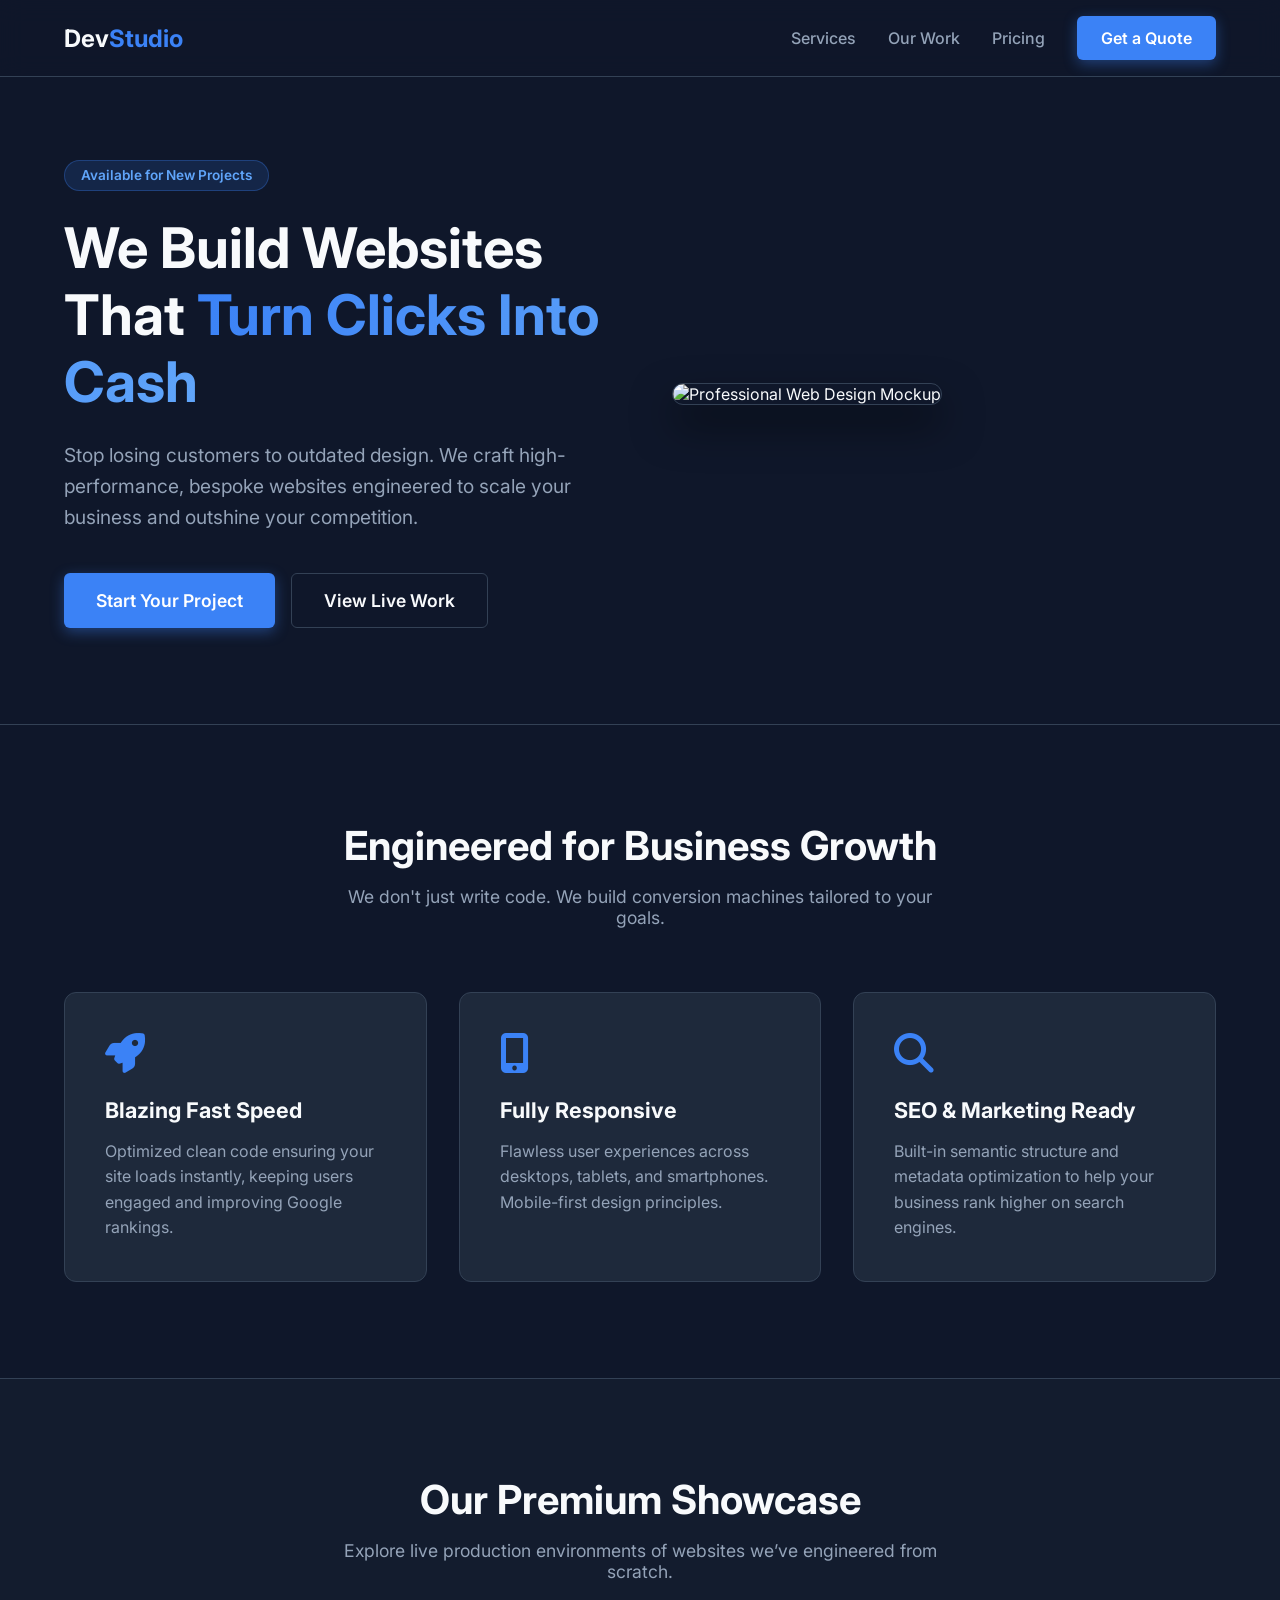
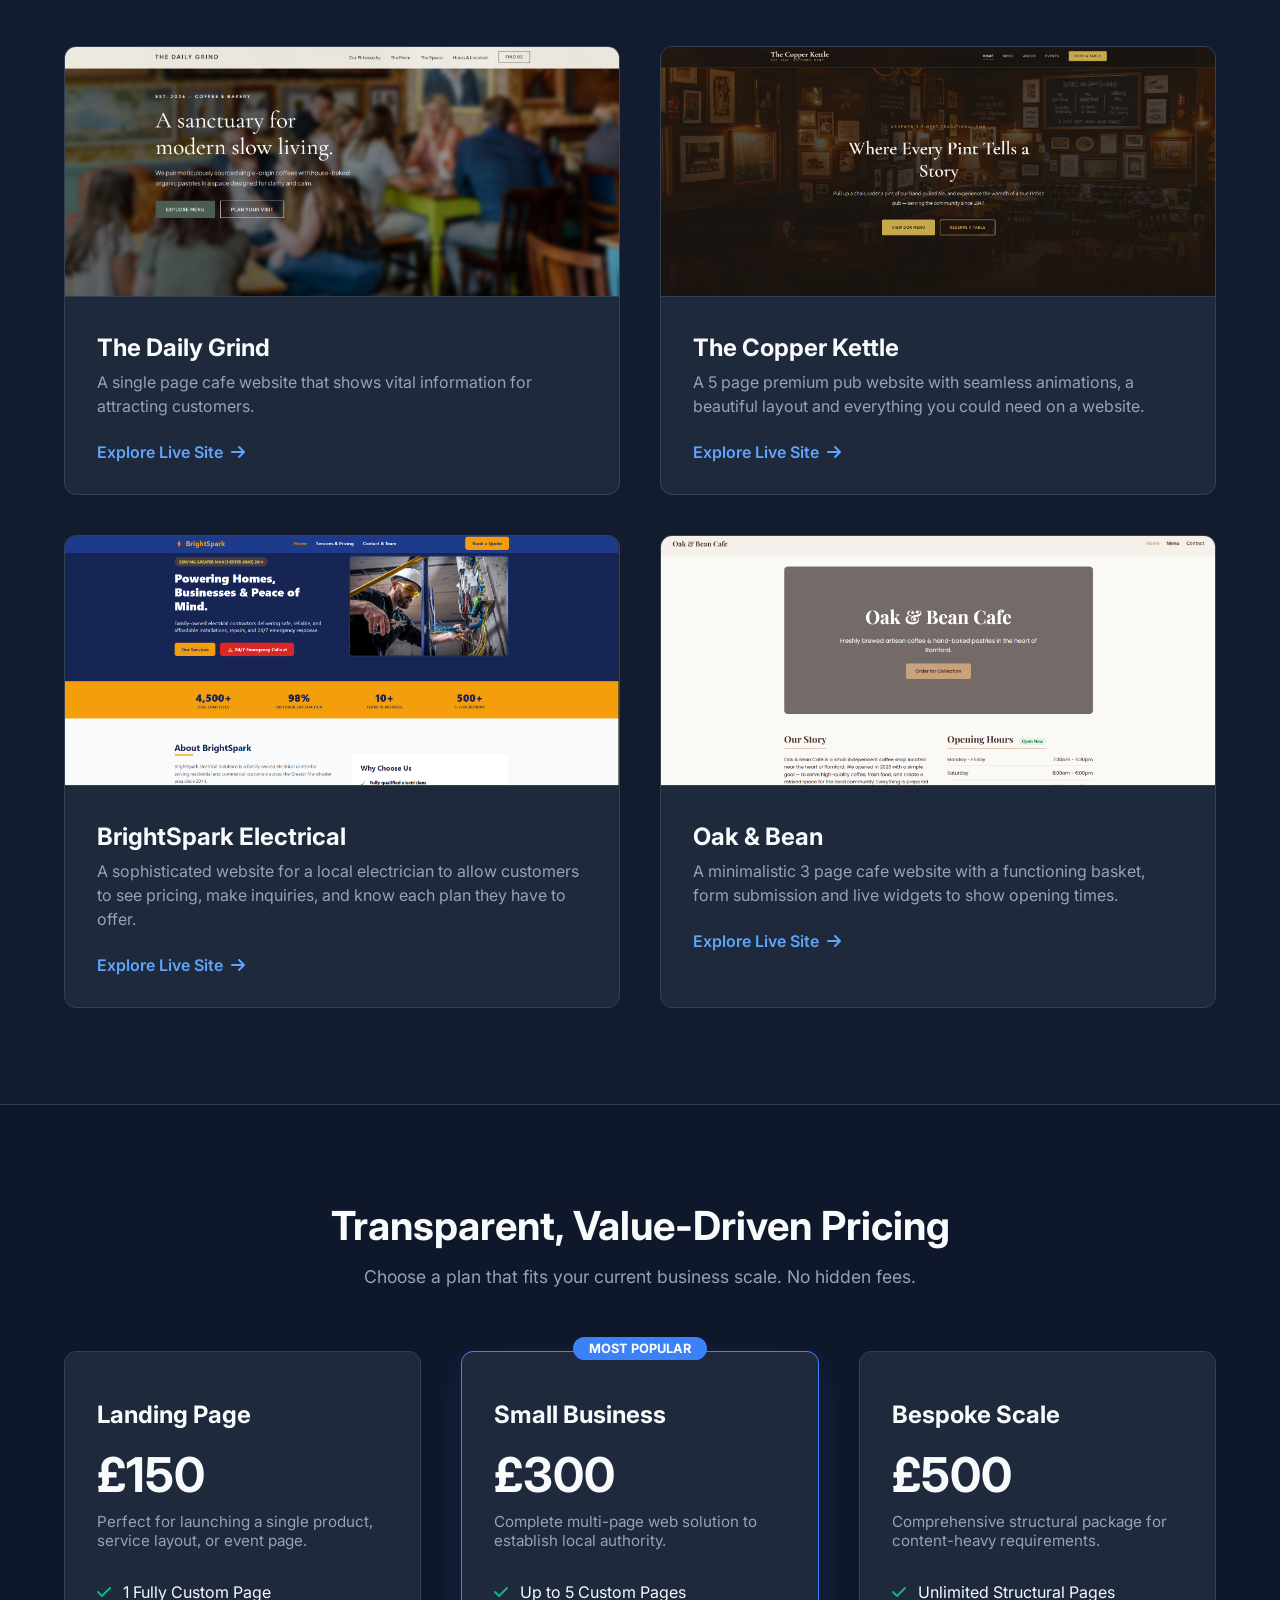
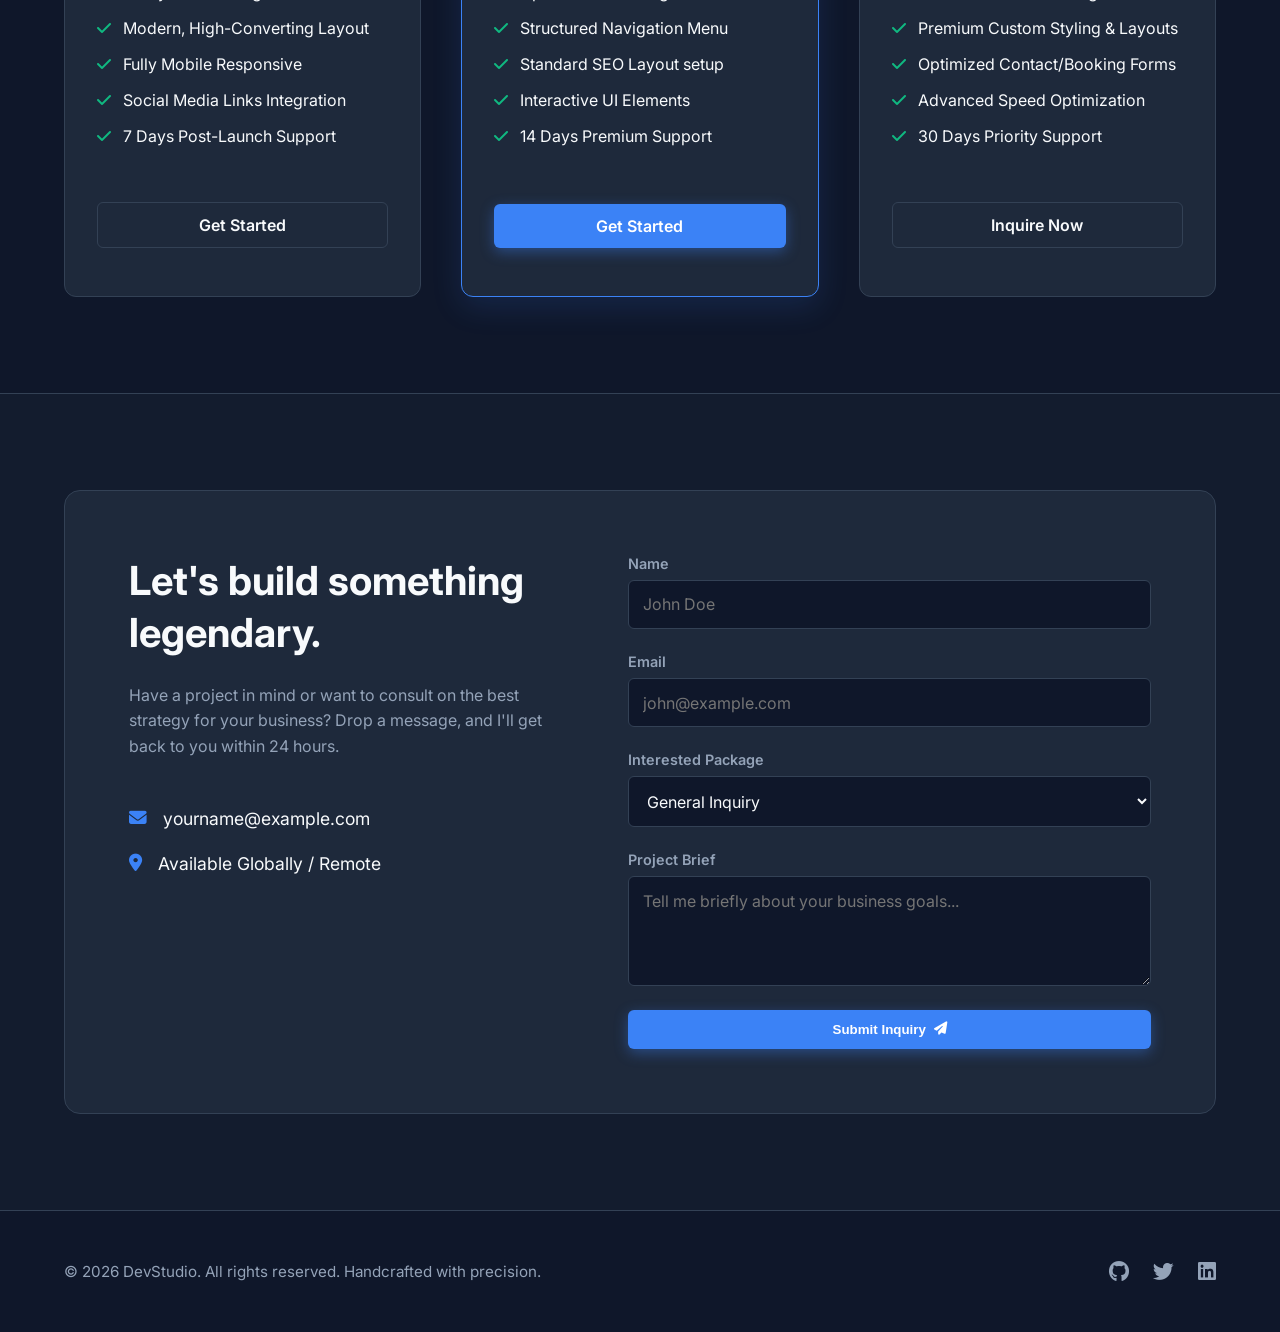
==== index.html @ 1fc316bd "Fix HTML encoding issues in index.html" ====
<!DOCTYPE html>
<html lang="en">
<head>
    <meta charset="UTF-8">
    <meta name="viewport" content="width=device-width, initial-scale=1.0">
    <title>Premium Web Design & Development | Josh Lake</title>
    <meta name="description" content="High-performance, custom-built websites designed to convert visitors into customers. Elevate your digital presence today.">
    <link rel="preconnect" href="https://fonts.googleapis.com">
    <link rel="preconnect" href="https://fonts.gstatic.com" crossorigin>
    <link href="https://fonts.googleapis.com/css2?family=Inter:wght@300;400;600;700&display=swap" rel="stylesheet">
    <link rel="stylesheet" href="https://cdnjs.cloudflare.com/ajax/libs/font-awesome/6.4.0/css/all.min.css">
    <link rel="stylesheet" href="style.css">
</head>
<body>

    <header class="navbar">
        <div class="container nav-container">
            <a href="#" class="logo">Dev<span>Studio</span></a>
            <nav class="nav-menu">
                <a href="#services">Services</a>
                <a href="#work">Our Work</a>
                <a href="#pricing">Pricing</a>
                <a href="#contact" class="btn btn-primary">Get a Quote</a>
            </nav>
            <button class="menu-toggle" aria-label="Toggle Menu">
                <i class="fas fa-bars"></i>
            </button>
        </div>
    </header>

    <main>
        <section class="hero">
            <div class="container hero-grid">
                <div class="hero-content">
                    <span class="badge">Available for New Projects</span>
                    <h1>We Build Websites That <span>Turn Clicks Into Cash</span></h1>
                    <p>Stop losing customers to outdated design. We craft high-performance, bespoke websites engineered to scale your business and outshine your competition.</p>
                    <div class="hero-cta">
                        <a href="#contact" class="btn btn-primary btn-large">Start Your Project</a>
                        <a href="#work" class="btn btn-secondary btn-large">View Live Work</a>
                    </div>
                </div>
                <div class="hero-image">
                    <img src="https://placehold.co/600x400?text=Premium+SaaS+Dashboard+Mockup" alt="Professional Web Design Mockup">
                </div>
            </div>
        </section>

        <section id="services" class="services">
            <div class="container">
                <div class="section-header">
                    <h2>Engineered for Business Growth</h2>
                    <p>We don't just write code. We build conversion machines tailored to your goals.</p>
                </div>
                <div class="services-grid">
                    <div class="service-card">
                        <i class="fas fa-rocket service-icon"></i>
                        <h3>Blazing Fast Speed</h3>
                        <p>Optimized clean code ensuring your site loads instantly, keeping users engaged and improving Google rankings.</p>
                    </div>
                    <div class="service-card">
                        <i class="fas fa-mobile-alt service-icon"></i>
                        <h3>Fully Responsive</h3>
                        <p>Flawless user experiences across desktops, tablets, and smartphones. Mobile-first design principles.</p>
                    </div>
                    <div class="service-card">
                        <i class="fas fa-search service-icon"></i>
                        <h3>SEO & Marketing Ready</h3>
                        <p>Built-in semantic structure and metadata optimization to help your business rank higher on search engines.</p>
                    </div>
                </div>
            </div>
        </section>

        <section id="work" class="portfolio">
            <div class="container">
                <div class="section-header">
                    <h2>Our Premium Showcase</h2>
                    <p>Explore live production environments of websites we’ve engineered from scratch.</p>
                </div>
                <div class="portfolio-grid">
                    <div class="portfolio-card">
                        <div class="portfolio-img">
                            <img src="./dailyGrind.png" alt="Cafe Website">
                        </div>
                        <div class="portfolio-info">
                            <h3>The Daily Grind</h3>
                            <p>A single page cafe website that shows vital information for attracting customers.</p>
                            <a href="./dailyGrind/index.html" target="_blank" class="project-link">Explore Live Site <i class="fas fa-arrow-right"></i></a>
                        </div>
                    </div>
                    <div class="portfolio-card">
                        <div class="portfolio-img">
                            <img src="./copperKettle.png" alt="Premium Pub Website">
                        </div>
                        <div class="portfolio-info">
                            <h3>The Copper Kettle</h3>
                            <p>A 5 page premium pub website with seamless animations, a beautiful layout and everything you could need on a website.</p>
                            <a href="./pub/index.html" target="_blank" class="project-link">Explore Live Site <i class="fas fa-arrow-right"></i></a>
                        </div>
                    </div>
                    <div class="portfolio-card">
                        <div class="portfolio-img">
                            <img src="./brightSpark.png" alt="Electrician Website">
                        </div>
                        <div class="portfolio-info">
                            <h3>BrightSpark Electrical</h3>
                            <p>A sophisticated website for a local electrician to allow customers to see pricing, make inquiries, and know each plan they have to offer.</p>
                            <a href="./brightspark/index.html" target="_blank" class="project-link">Explore Live Site <i class="fas fa-arrow-right"></i></a>
                        </div>
                    </div>
                    <div class="portfolio-card">
                        <div class="portfolio-img">
                            <img src="./oakBean.png" alt="Cafe Website">
                        </div>
                        <div class="portfolio-info">
                            <h3>Oak & Bean</h3>
                            <p>A minimalistic 3 page cafe website with a functioning basket, form submission and live widgets to show opening times.</p>
                            <a href="./Oak-and-Bean" target="_blank" class="project-link">Explore Live Site <i class="fas fa-arrow-right"></i></a>
                        </div>
                    </div>
                </div>
            </div>
        </section>

        <section id="pricing" class="pricing">
            <div class="container">
                <div class="section-header">
                    <h2>Transparent, Value-Driven Pricing</h2>
                    <p>Choose a plan that fits your current business scale. No hidden fees.</p>
                </div>
                <div class="pricing-grid">
                    <div class="price-card">
                        <h3>Landing Page</h3>
                        <div class="price">£150</div>
                        <p class="price-desc">Perfect for launching a single product, service layout, or event page.</p>
                        <ul class="price-features">
                            <li><i class="fas fa-check"></i> 1 Fully Custom Page</li>
                            <li><i class="fas fa-check"></i> Modern, High-Converting Layout</li>
                            <li><i class="fas fa-check"></i> Fully Mobile Responsive</li>
                            <li><i class="fas fa-check"></i> Social Media Links Integration</li>
                            <li><i class="fas fa-check"></i> 7 Days Post-Launch Support</li>
                        </ul>
                        <a href="#contact" class="btn btn-secondary select-plan" data-plan="Landing Page">Get Started</a>
                    </div>
                    <div class="price-card popular">
                        <span class="popular-tag">Most Popular</span>
                        <h3>Small Business</h3>
                        <div class="price">£300</div>
                        <p class="price-desc">Complete multi-page web solution to establish local authority.</p>
                        <ul class="price-features">
                            <li><i class="fas fa-check"></i> Up to 5 Custom Pages</li>
                            <li><i class="fas fa-check"></i> Structured Navigation Menu</li>
                            <li><i class="fas fa-check"></i> Standard SEO Layout setup</li>
                            <li><i class="fas fa-check"></i> Interactive UI Elements</li>
                            <li><i class="fas fa-check"></i> 14 Days Premium Support</li>
                        </ul>
                        <a href="#contact" class="btn btn-primary select-plan" data-plan="Small Business">Get Started</a>
                    </div>
                    <div class="price-card">
                        <h3>Bespoke Scale</h3>
                        <div class="price">£500</div>
                        <p class="price-desc">Comprehensive structural package for content-heavy requirements.</p>
                        <ul class="price-features">
                            <li><i class="fas fa-check"></i> Unlimited Structural Pages</li>
                            <li><i class="fas fa-check"></i> Premium Custom Styling & Layouts</li>
                            <li><i class="fas fa-check"></i> Optimized Contact/Booking Forms</li>
                            <li><i class="fas fa-check"></i> Advanced Speed Optimization</li>
                            <li><i class="fas fa-check"></i> 30 Days Priority Support</li>
                        </ul>
                        <a href="#contact" class="btn btn-secondary select-plan" data-plan="Bespoke Scale">Inquire Now</a>
                    </div>
                </div>
            </div>
        </section>

        <section id="contact" class="contact">
            <div class="container contact-box">
                <div class="contact-info">
                    <h2>Let's build something legendary.</h2>
                    <p>Have a project in mind or want to consult on the best strategy for your business? Drop a message, and I'll get back to you within 24 hours.</p>
                    <div class="contact-details">
                        <div class="detail-item"><i class="fas fa-envelope"></i> yourname@example.com</div>
                        <div class="detail-item"><i class="fas fa-map-marker-alt"></i> Available Globally / Remote</div>
                    </div>
                </div>
                <div class="contact-form-wrapper">
                    <form id="projectForm" class="contact-form">
                        <div class="form-group">
                            <label for="name">Name</label>
                            <input type="text" id="name" required placeholder="John Doe">
                        </div>
                        <div class="form-group">
                            <label for="email">Email</label>
                            <input type="email" id="email" required placeholder="john@example.com">
                        </div>
                        <div class="form-group">
                            <label for="package">Interested Package</label>
                            <select id="package">
                                <option value="general">General Inquiry</option>
                                <option value="Landing Page">Landing Page Plan — £150</option>
                                <option value="Small Business">Small Business Plan — £300</option>
                                <option value="Bespoke Scale">Bespoke Scale — £500</option>
                            </select>
                        </div>
                        <div class="form-group">
                            <label for="message">Project Brief</label>
                            <textarea id="message" rows="4" required placeholder="Tell me briefly about your business goals..."></textarea>
                        </div>
                        <button type="submit" class="btn btn-primary btn-block">Submit Inquiry <i class="fas fa-paper-plane"></i></button>
                    </form>
                </div>
            </div>
        </section>
    </main>

    <footer class="footer">
        <div class="container footer-content">
            <p>&copy; 2026 DevStudio. All rights reserved. Handcrafted with precision.</p>
            <div class="social-links">
                <a href="#" aria-label="GitHub"><i class="fab fa-github"></i></a>
                <a href="#" aria-label="Twitter"><i class="fab fa-twitter"></i></a>
                <a href="#" aria-label="LinkedIn"><i class="fab fa-linkedin"></i></a>
            </div>
        </div>
    </footer>

    <script src="app.js"></script>
</body>
</html>
---- style.css ----
/* --- Global Variables & Reset --- */
:root {
    --bg-dark: #0f172a;
    --bg-card: #1e293b;
    --accent-blue: #3b82f6;
    --accent-glow: #60a5fa;
    --text-main: #f8fafc;
    --text-muted: #94a3b8;
    --border-color: #334155;
    --transition: all 0.3s cubic-bezier(0.4, 0, 0.2, 1);
}

* {
    margin: 0;
    padding: 0;
    box-sizing: border-box;
}

html {
    scroll-behavior: smooth;
    font-family: 'Inter', sans-serif;
    background-color: var(--bg-dark);
    color: var(--text-main);
}

body {
    overflow-x: hidden;
}

.container {
    width: 90%;
    max-width: 1200px;
    margin: 0 auto;
}

/* --- Reusable Components --- */
.btn {
    display: inline-flex;
    align-items: center;
    justify-content: center;
    gap: 0.5rem;
    padding: 0.75rem 1.5rem;
    font-weight: 600;
    border-radius: 6px;
    border: none;
    cursor: pointer;
    text-decoration: none;
    transition: var(--transition);
}

.btn-primary {
    background-color: var(--accent-blue);
    color: white;
    box-shadow: 0 4px 14px rgba(59, 130, 246, 0.4);
}

.btn-primary:hover {
    background-color: var(--accent-glow);
    transform: translateY(-2px);
}

.btn-secondary {
    background-color: transparent;
    color: var(--text-main);
    border: 1px solid var(--border-color);
}

.btn-secondary:hover {
    background-color: var(--border-color);
    transform: translateY(-2px);
}

.btn-large {
    padding: 1rem 2rem;
    font-size: 1.1rem;
}

.btn-block {
    width: 100%;
}

.badge {
    background: rgba(59, 130, 246, 0.15);
    color: var(--accent-glow);
    border: 1px solid rgba(59, 130, 246, 0.3);
    padding: 0.4rem 1rem;
    border-radius: 50px;
    font-size: 0.85rem;
    font-weight: 600;
    display: inline-block;
    margin-bottom: 1.5rem;
}

.section-header {
    text-align: center;
    margin-bottom: 4rem;
}

.section-header h2 {
    font-size: 2.5rem;
    margin-bottom: 1rem;
}

.section-header p {
    color: var(--text-muted);
    font-size: 1.1rem;
    max-width: 600px;
    margin: 0 auto;
}

/* --- Navbar --- */
.navbar {
    position: fixed;
    top: 0;
    left: 0;
    width: 100%;
    z-index: 1000;
    background: rgba(15, 23, 42, 0.8);
    backdrop-filter: blur(12px);
    border-bottom: 1px solid var(--border-color);
    padding: 1rem 0;
    transition: var(--transition);
}

.nav-container {
    display: flex;
    justify-content: space-between;
    align-items: center;
}

.logo {
    font-size: 1.5rem;
    font-weight: 700;
    color: var(--text-main);
    text-decoration: none;
}

.logo span {
    color: var(--accent-blue);
}

.nav-menu {
    display: flex;
    align-items: center;
    gap: 2rem;
}

.nav-menu a:not(.btn) {
    color: var(--text-muted);
    text-decoration: none;
    font-weight: 500;
    transition: var(--transition);
}

.nav-menu a:not(.btn):hover {
    color: var(--text-main);
}

.menu-toggle {
    display: none;
    background: none;
    border: none;
    color: var(--text-main);
    font-size: 1.5rem;
    cursor: pointer;
}

/* --- Hero Section --- */
.hero {
    padding: 10rem 0 6rem 0;
}

.hero-grid {
    display: grid;
    grid-template-columns: 1fr 1fr;
    gap: 4rem;
    align-items: center;
}

.hero-content h1 {
    font-size: 3.5rem;
    line-height: 1.2;
    margin-bottom: 1.5rem;
}

.hero-content h1 span {
    color: var(--accent-blue);
    background: linear-gradient(to right, #3b82f6, #60a5fa);
    -webkit-background-clip: text;
    -webkit-text-fill-color: transparent;
}

.hero-content p {
    color: var(--text-muted);
    font-size: 1.2rem;
    line-height: 1.6;
    margin-bottom: 2.5rem;
}

.hero-cta {
    display: flex;
    gap: 1rem;
}

.hero-image img {
    width: 100%;
    border-radius: 12px;
    box-shadow: 0 20px 40px rgba(0,0,0,0.5);
    border: 1px solid var(--border-color);
}

/* --- Services --- */
.services {
    padding: 6rem 0;
    border-top: 1px solid var(--border-color);
}

.services-grid {
    display: grid;
    grid-template-columns: repeat(auto-fit, minmax(300px, 1fr));
    gap: 2rem;
}

.service-card {
    background: var(--bg-card);
    padding: 2.5rem;
    border-radius: 12px;
    border: 1px solid var(--border-color);
    transition: var(--transition);
}

.service-card:hover {
    transform: translateY(-5px);
    border-color: var(--accent-blue);
}

.service-icon {
    font-size: 2.5rem;
    color: var(--accent-blue);
    margin-bottom: 1.5rem;
}

.service-card h3 {
    margin-bottom: 1rem;
    font-size: 1.35rem;
}

.service-card p {
    color: var(--text-muted);
    line-height: 1.6;
}

/* --- Portfolio --- */
.portfolio {
    padding: 6rem 0;
    background: rgba(30, 41, 59, 0.3);
    border-top: 1px solid var(--border-color);
}

.portfolio-grid {
    display: grid;
    grid-template-columns: repeat(auto-fit, minmax(450px, 1fr));
    gap: 2.5rem;
}

.portfolio-card {
    background: var(--bg-card);
    border-radius: 12px;
    overflow: hidden;
    border: 1px solid var(--border-color);
    transition: var(--transition);
}

.portfolio-card:hover {
    transform: translateY(-5px);
    box-shadow: 0 10px 30px rgba(0,0,0,0.3);
}

.portfolio-img img {
    width: 100%;
    height: 250px;
    object-fit: cover;
    border-bottom: 1px solid var(--border-color);
}

.portfolio-info {
    padding: 2rem;
}

.portfolio-info h3 {
    margin-bottom: 0.5rem;
    font-size: 1.5rem;
}

.portfolio-info p {
    color: var(--text-muted);
    margin-bottom: 1.5rem;
    line-height: 1.5;
}

.project-link {
    color: var(--accent-glow);
    text-decoration: none;
    font-weight: 600;
    display: inline-flex;
    align-items: center;
    gap: 0.5rem;
}

.project-link i {
    transition: var(--transition);
}

.portfolio-card:hover .project-link i {
    transform: translateX(5px);
}

/* --- Pricing --- */
.pricing {
    padding: 6rem 0;
    border-top: 1px solid var(--border-color);
}

.pricing-grid {
    display: grid;
    grid-template-columns: repeat(auto-fit, minmax(320px, 1fr));
    gap: 2.5rem;
    align-items: stretch;
}

.price-card {
    background: var(--bg-card);
    padding: 3rem 2rem;
    border-radius: 12px;
    border: 1px solid var(--border-color);
    position: relative;
    display: flex;
    flex-direction: column;
}

.price-card.popular {
    border-color: var(--accent-blue);
    box-shadow: 0 10px 30px rgba(59, 130, 246, 0.15);
}

.popular-tag {
    position: absolute;
    top: -15px;
    left: 50%;
    transform: translateX(-50%);
    background: var(--accent-blue);
    color: white;
    padding: 0.25rem 1rem;
    border-radius: 50px;
    font-size: 0.8rem;
    font-weight: 700;
    text-transform: uppercase;
}

.price-card h3 {
    font-size: 1.5rem;
    margin-bottom: 1rem;
}

.price {
    font-size: 3rem;
    font-weight: 700;
    color: var(--text-main);
    margin-bottom: 0.5rem;
}

.price-desc {
    color: var(--text-muted);
    margin-bottom: 2rem;
    font-size: 0.95rem;
}

.price-features {
    list-style: none;
    margin-bottom: 2.5rem;
    flex-grow: 1;
}

.price-features li {
    margin-bottom: 1rem;
    display: flex;
    align-items: center;
    gap: 0.75rem;
    color: var(--text-main);
}

.price-features li i {
    color: #10b981;
}

/* --- Contact Section --- */
.contact {
    padding: 6rem 0;
    background: rgba(30, 41, 59, 0.3);
    border-top: 1px solid var(--border-color);
}

.contact-box {
    display: grid;
    grid-template-columns: 1fr 1.2fr;
    gap: 4rem;
    background: var(--bg-card);
    border-radius: 16px;
    border: 1px solid var(--border-color);
    overflow: hidden;
    padding: 4rem;
}

.contact-info h2 {
    font-size: 2.5rem;
    line-height: 1.3;
    margin-bottom: 1.5rem;
}

.contact-info p {
    color: var(--text-muted);
    line-height: 1.6;
    margin-bottom: 3rem;
}

.contact-details {
    display: flex;
    flex-direction: column;
    gap: 1.5rem;
}

.detail-item {
    display: flex;
    align-items: center;
    gap: 1rem;
    font-size: 1.1rem;
}

.detail-item i {
    color: var(--accent-blue);
}

.contact-form {
    display: flex;
    flex-direction: column;
    gap: 1.5rem;
}

.form-group {
    display: flex;
    flex-direction: column;
    gap: 0.5rem;
}

.form-group label {
    font-size: 0.9rem;
    font-weight: 600;
    color: var(--text-muted);
}

.form-group input,
.form-group select,
.form-group textarea {
    background: var(--bg-dark);
    border: 1px solid var(--border-color);
    padding: 0.85rem;
    border-radius: 6px;
    color: var(--text-main);
    font-family: inherit;
    font-size: 1rem;
    transition: var(--transition);
}

.form-group input:focus,
.form-group select:focus,
.form-group textarea:focus {
    outline: none;
    border-color: var(--accent-blue);
    box-shadow: 0 0 0 3px rgba(59, 130, 246, 0.2);
}

/* --- Footer --- */
.footer {
    padding: 3rem 0;
    border-top: 1px solid var(--border-color);
    font-size: 0.95rem;
    color: var(--text-muted);
}

.footer-content {
    display: flex;
    justify-content: space-between;
    align-items: center;
}

.social-links {
    display: flex;
    gap: 1.5rem;
}

.social-links a {
    color: var(--text-muted);
    font-size: 1.3rem;
    transition: var(--transition);
}

.social-links a:hover {
    color: var(--text-main);
}

/* --- Responsive Adjustments --- */
@media (max-width: 968px) {
    .hero-grid, .contact-box {
        grid-template-columns: 1fr;
        gap: 3rem;
    }
    .contact-box {
        padding: 2rem;
    }
    .portfolio-grid {
        grid-template-columns: 1fr;
    }
    .menu-toggle {
        display: block;
    }
    .nav-menu {
        display: none; /* Controlled via JS toggles */
        position: absolute;
        top: 100%;
        left: 0;
        width: 100%;
        background: var(--bg-card);
        flex-direction: column;
        padding: 2rem;
        border-bottom: 1px solid var(--border-color);
    }
    .nav-menu.active {
        display: flex;
    }
}
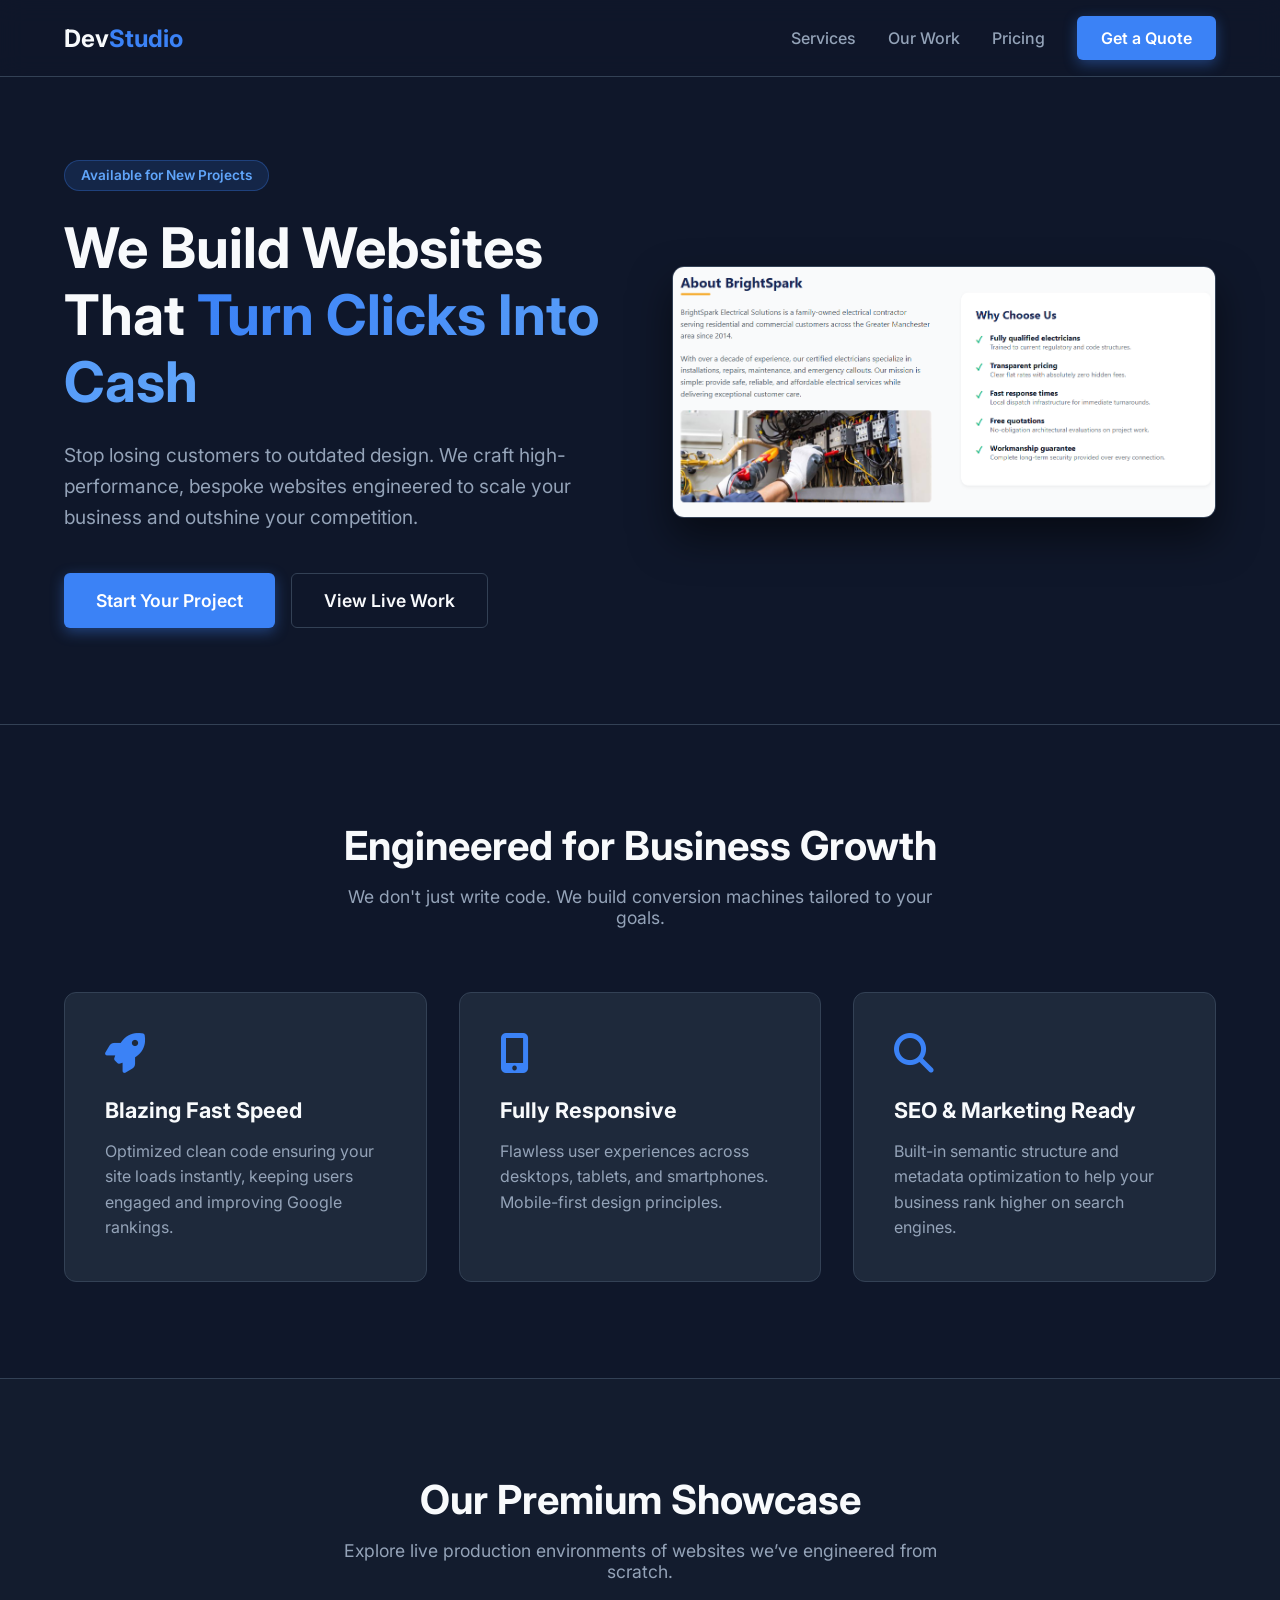
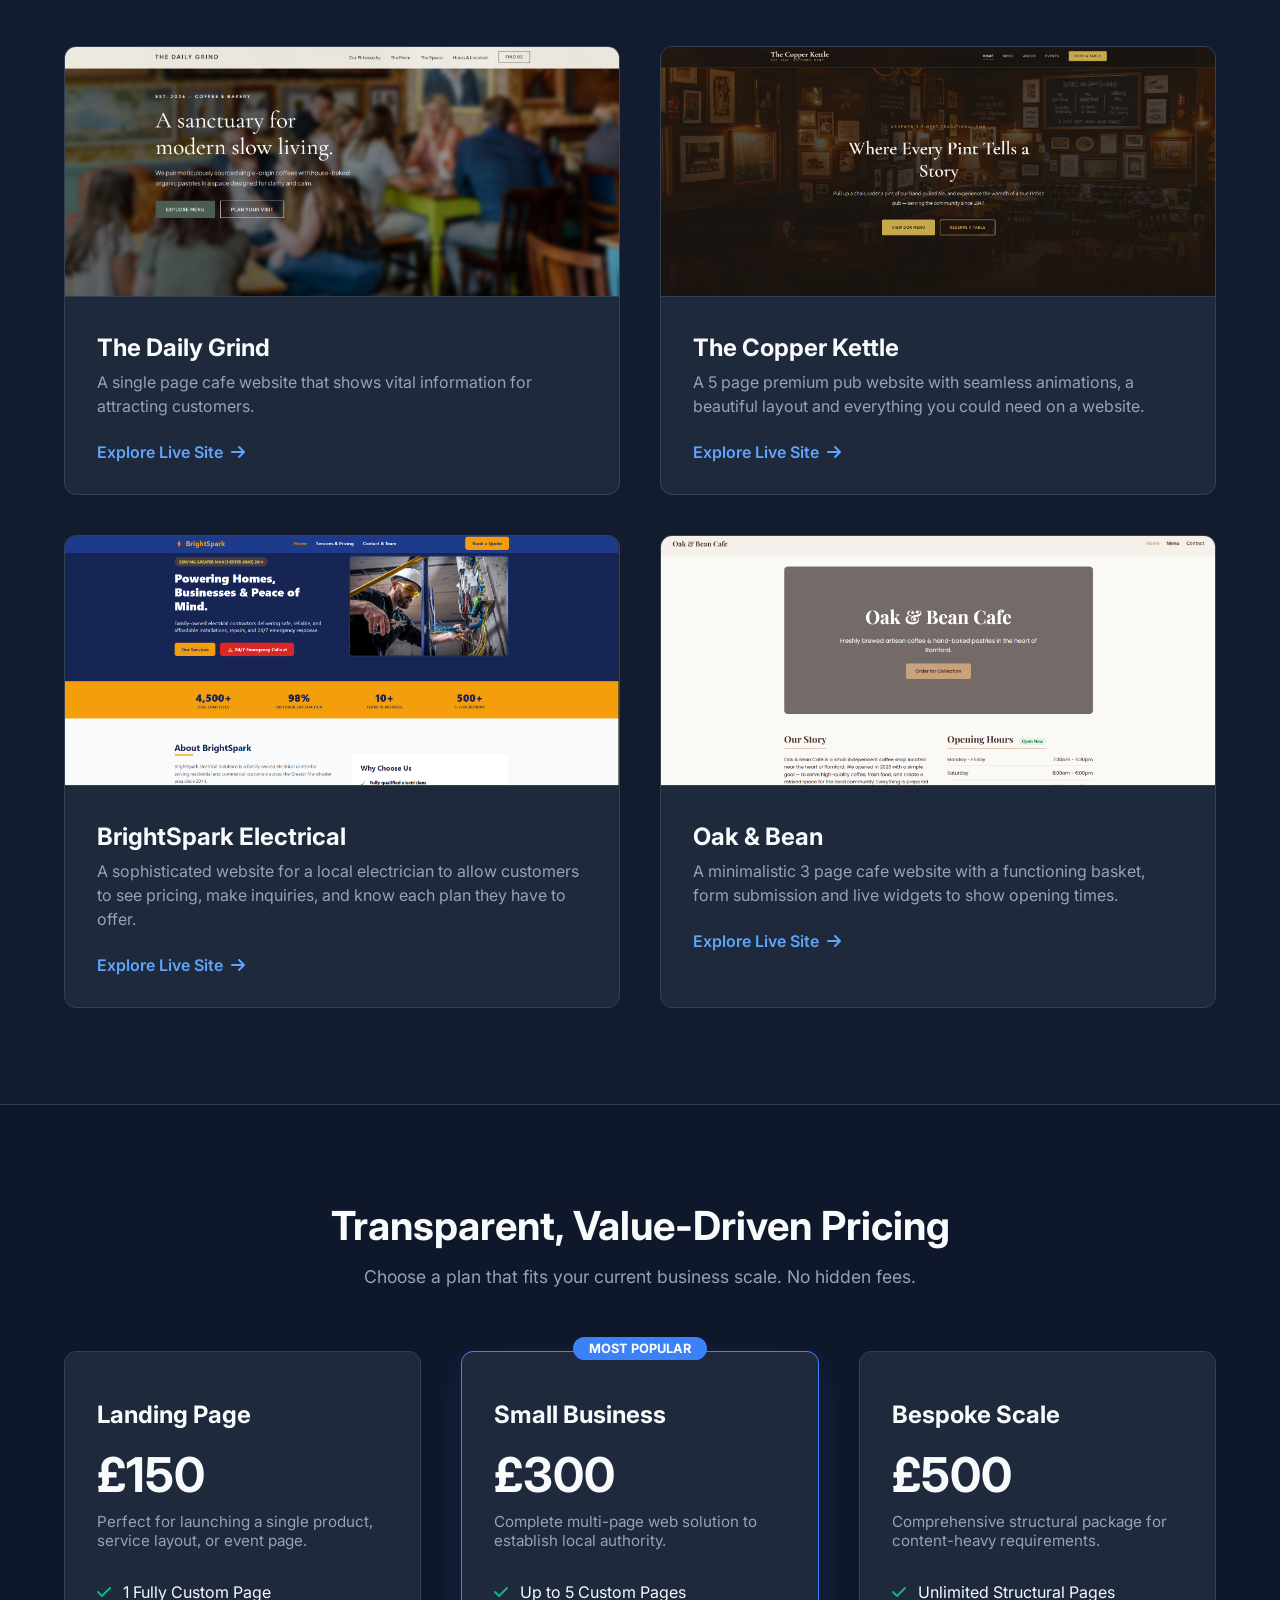
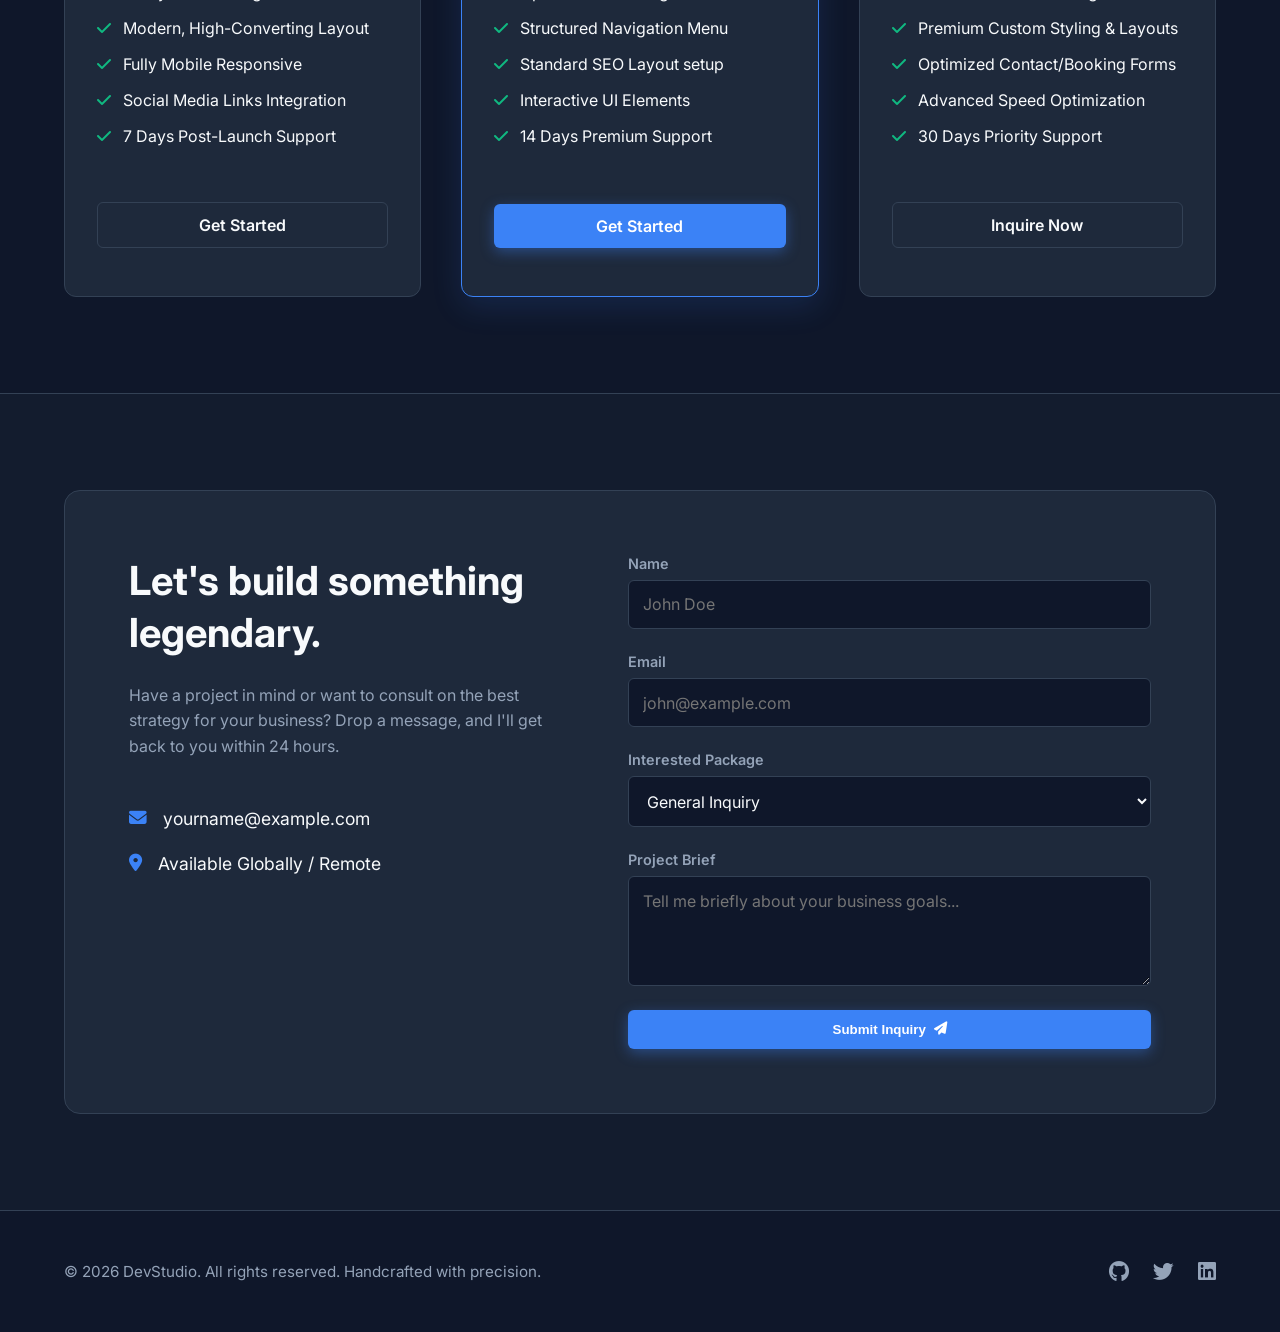
==== commit 632d174a: "Fix HTML formatting and restore content" ====
--- a/index.html
+++ b/index.html
@@ -41,7 +41,7 @@
                     </div>
                 </div>
                 <div class="hero-image">
-                    <img src="https://placehold.co/600x400?text=Premium+SaaS+Dashboard+Mockup" alt="Professional Web Design Mockup">
+                    <img src="./website.png" alt="Professional Web Design Mockup">
                 </div>
             </div>
         </section>
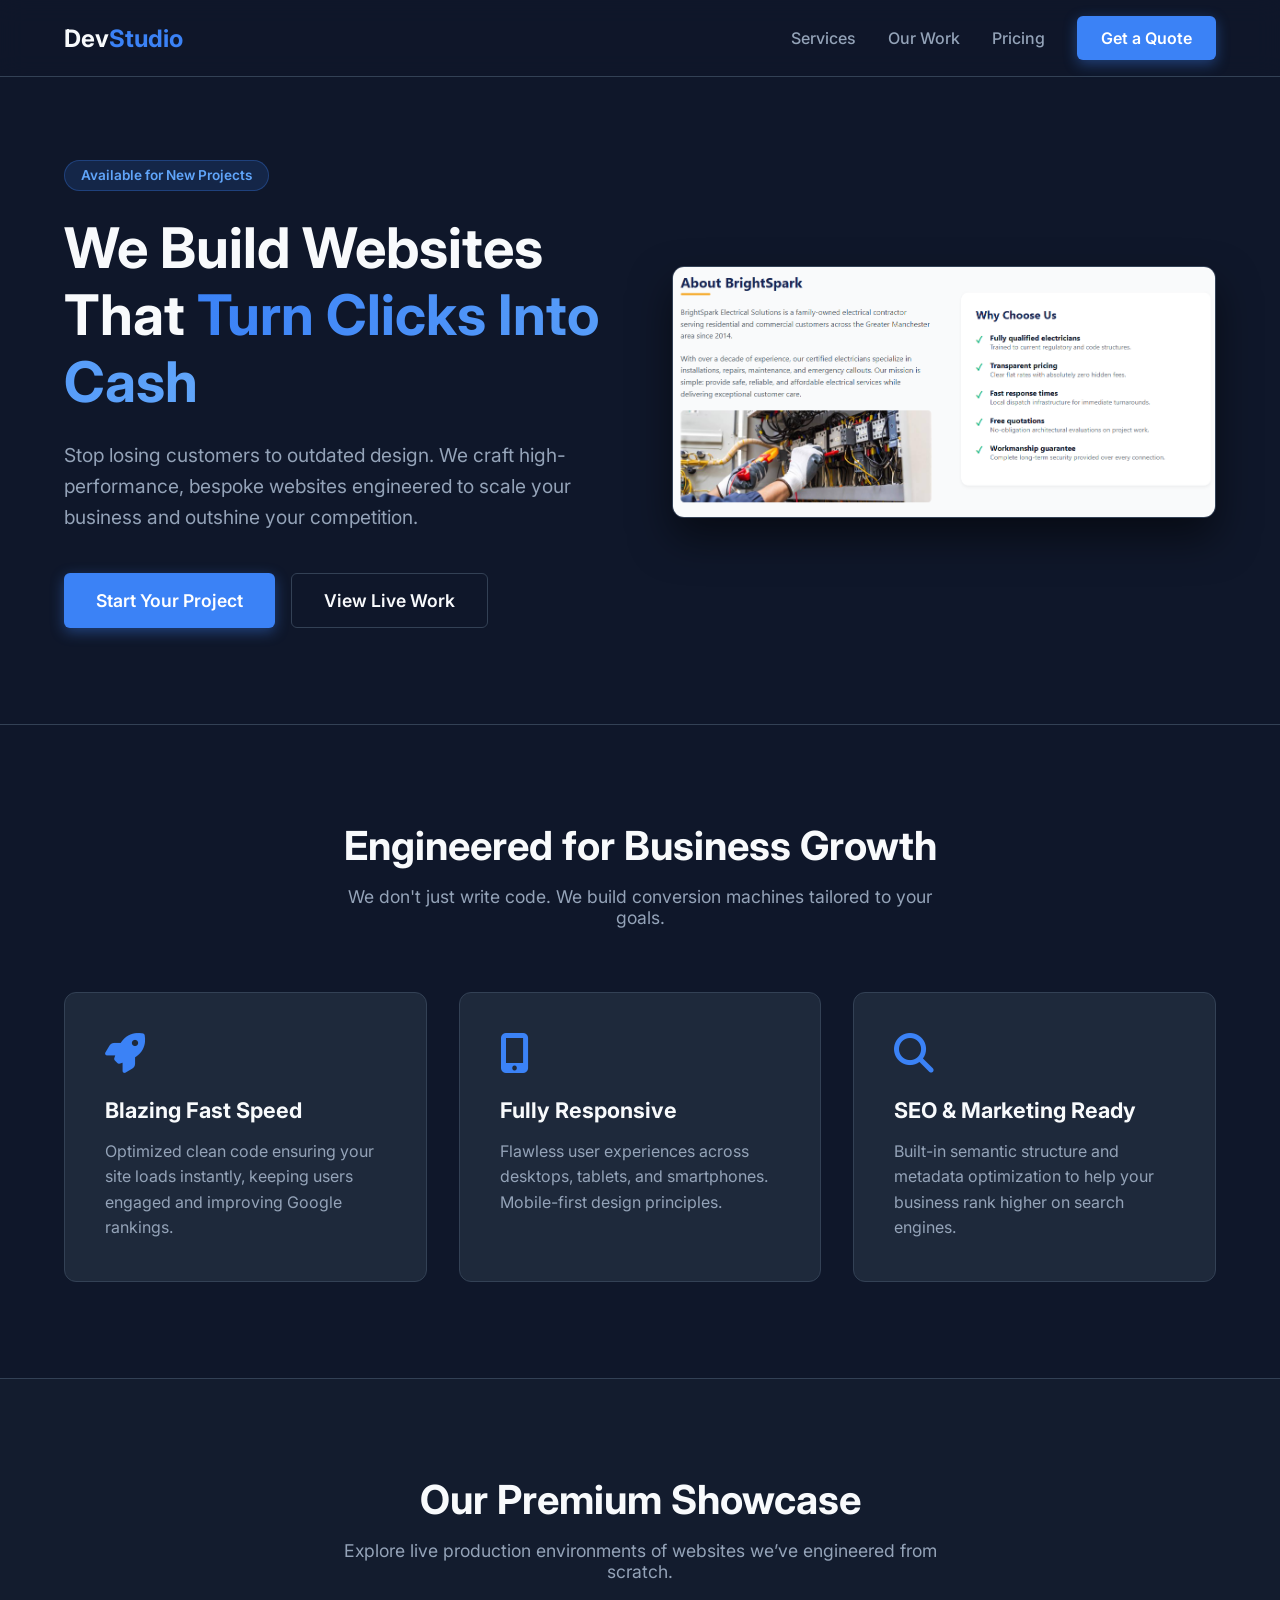
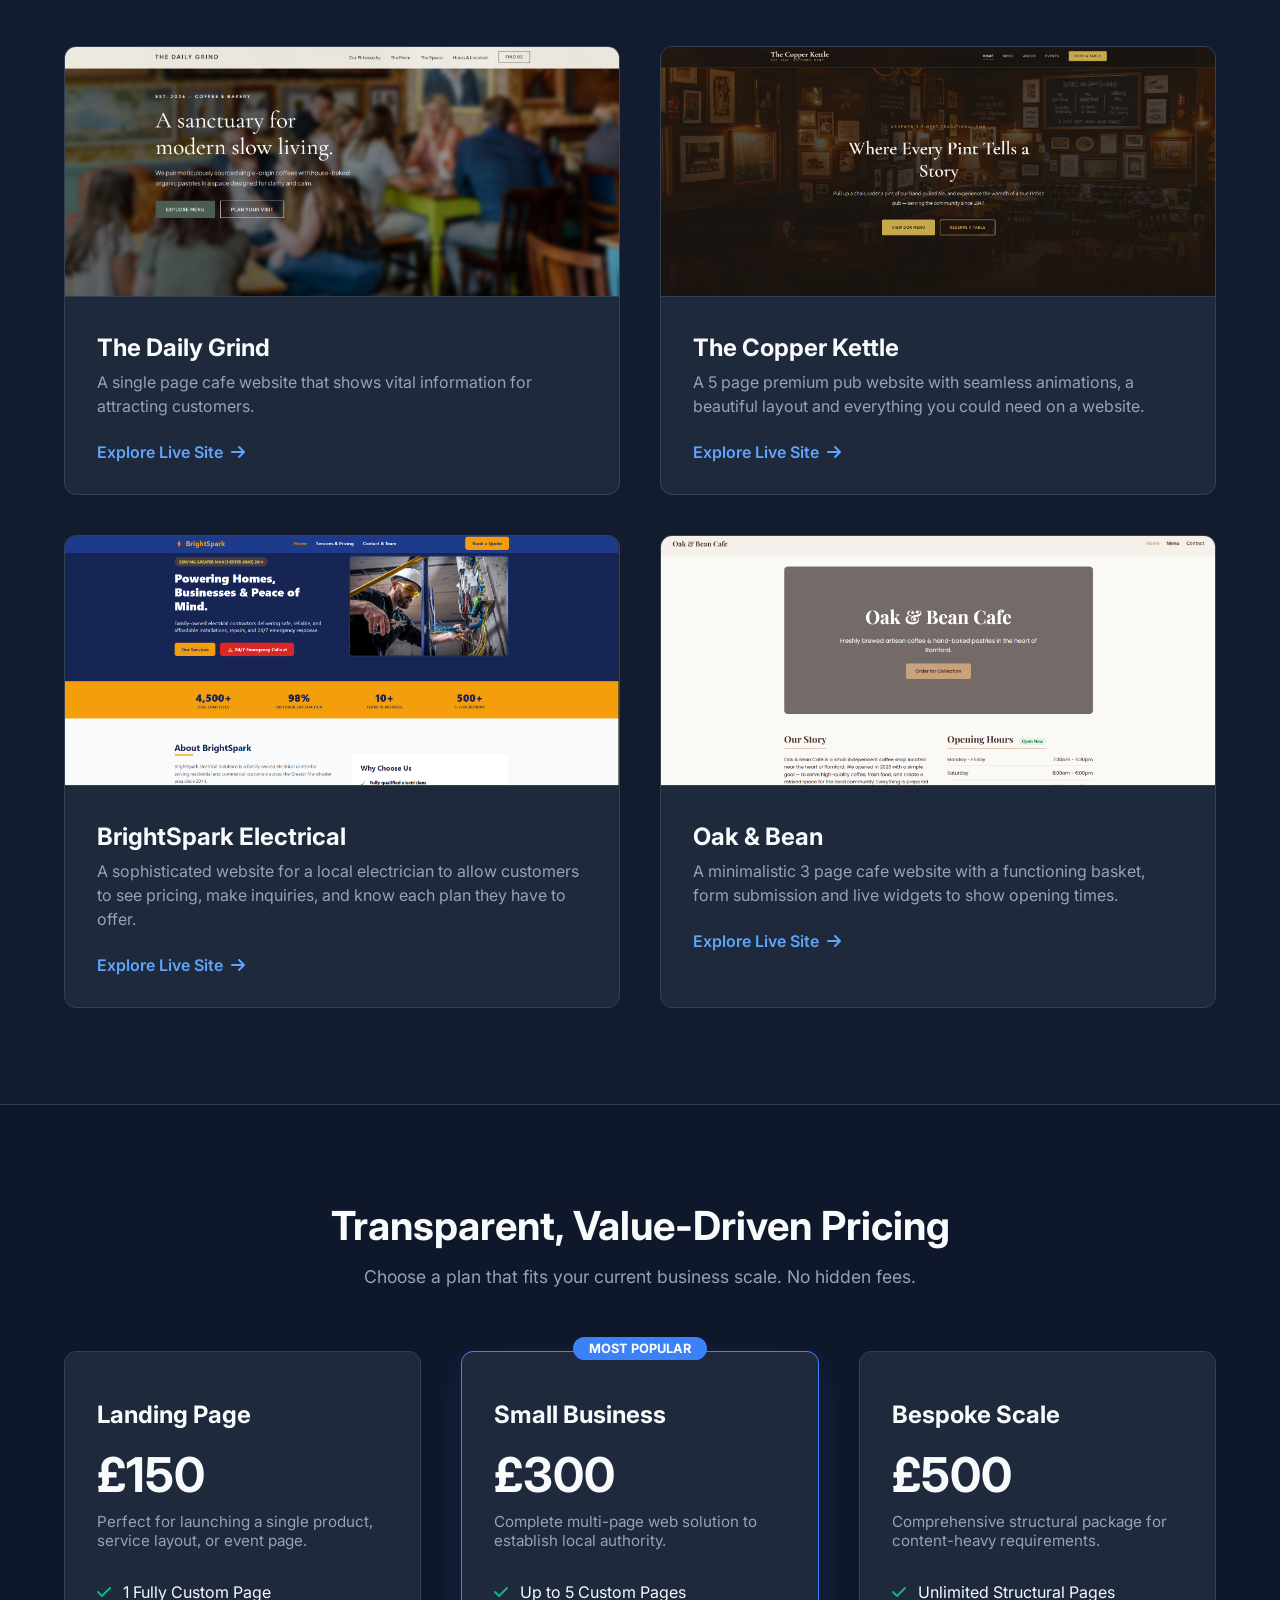
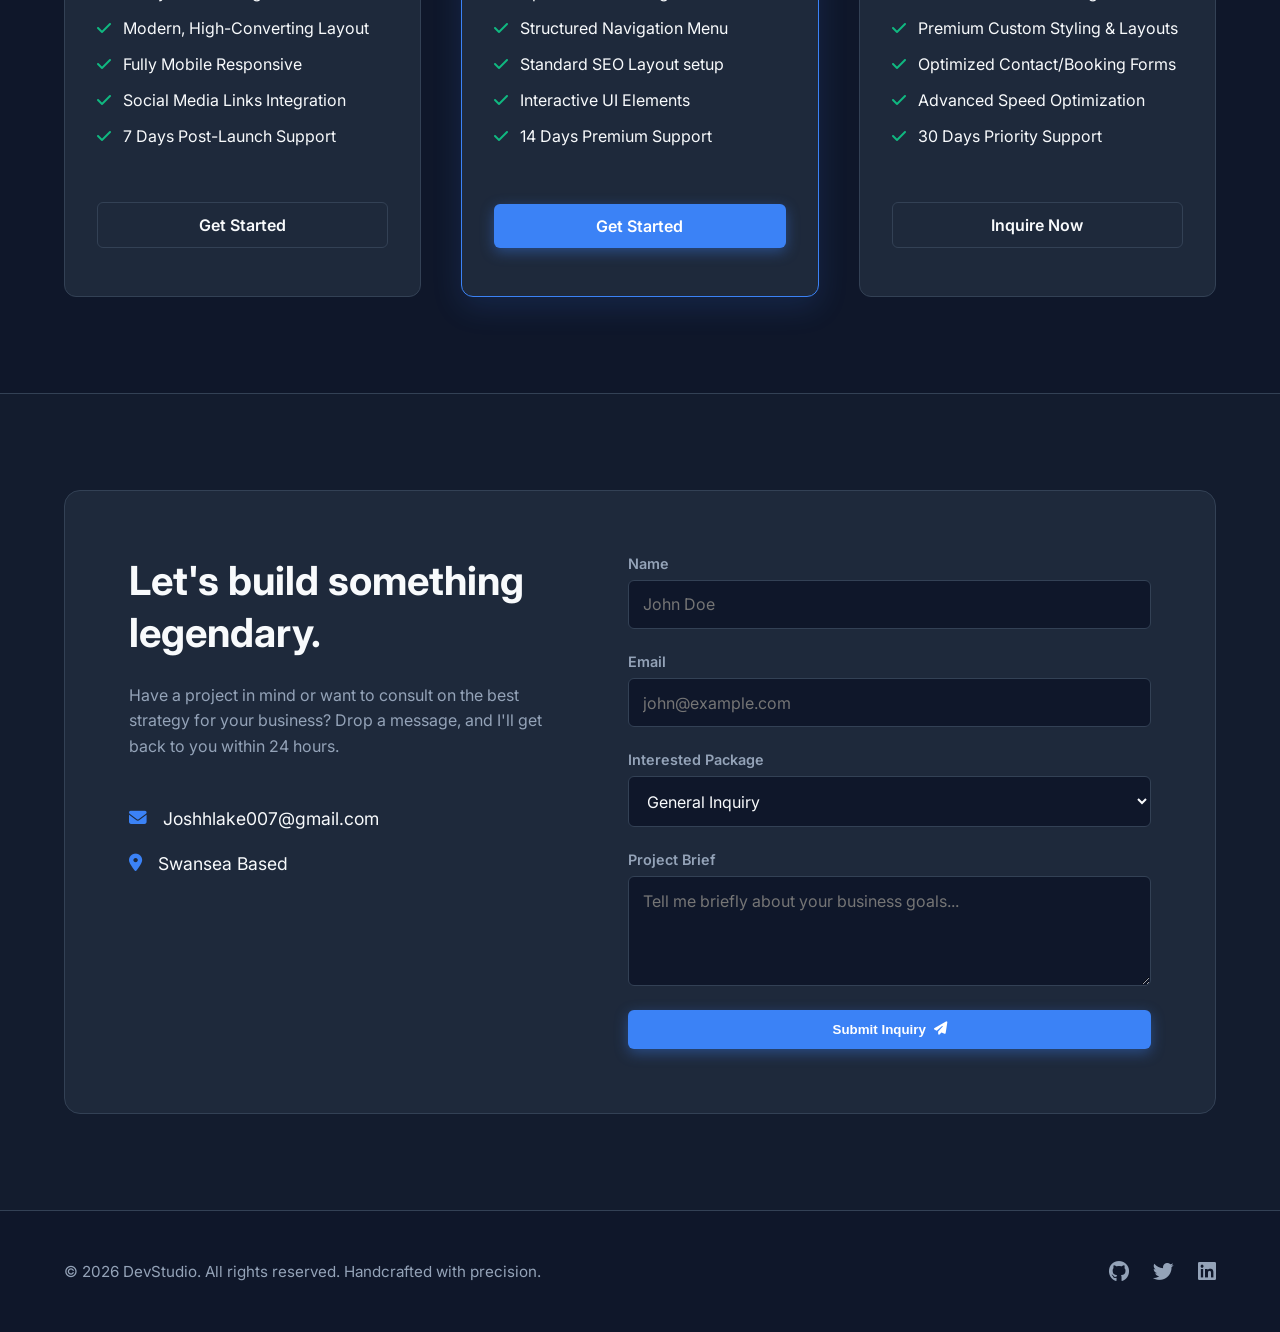
==== commit d8169057: "Fix HTML encoding issues in index.html" ====
--- a/index.html
+++ b/index.html
@@ -180,8 +180,8 @@
                     <h2>Let's build something legendary.</h2>
                     <p>Have a project in mind or want to consult on the best strategy for your business? Drop a message, and I'll get back to you within 24 hours.</p>
                     <div class="contact-details">
-                        <div class="detail-item"><i class="fas fa-envelope"></i> yourname@example.com</div>
-                        <div class="detail-item"><i class="fas fa-map-marker-alt"></i> Available Globally / Remote</div>
+                        <div class="detail-item"><i class="fas fa-envelope"></i> Joshhlake007@gmail.com</div>
+                        <div class="detail-item"><i class="fas fa-map-marker-alt"></i> Swansea Based</div>
                     </div>
                 </div>
                 <div class="contact-form-wrapper">
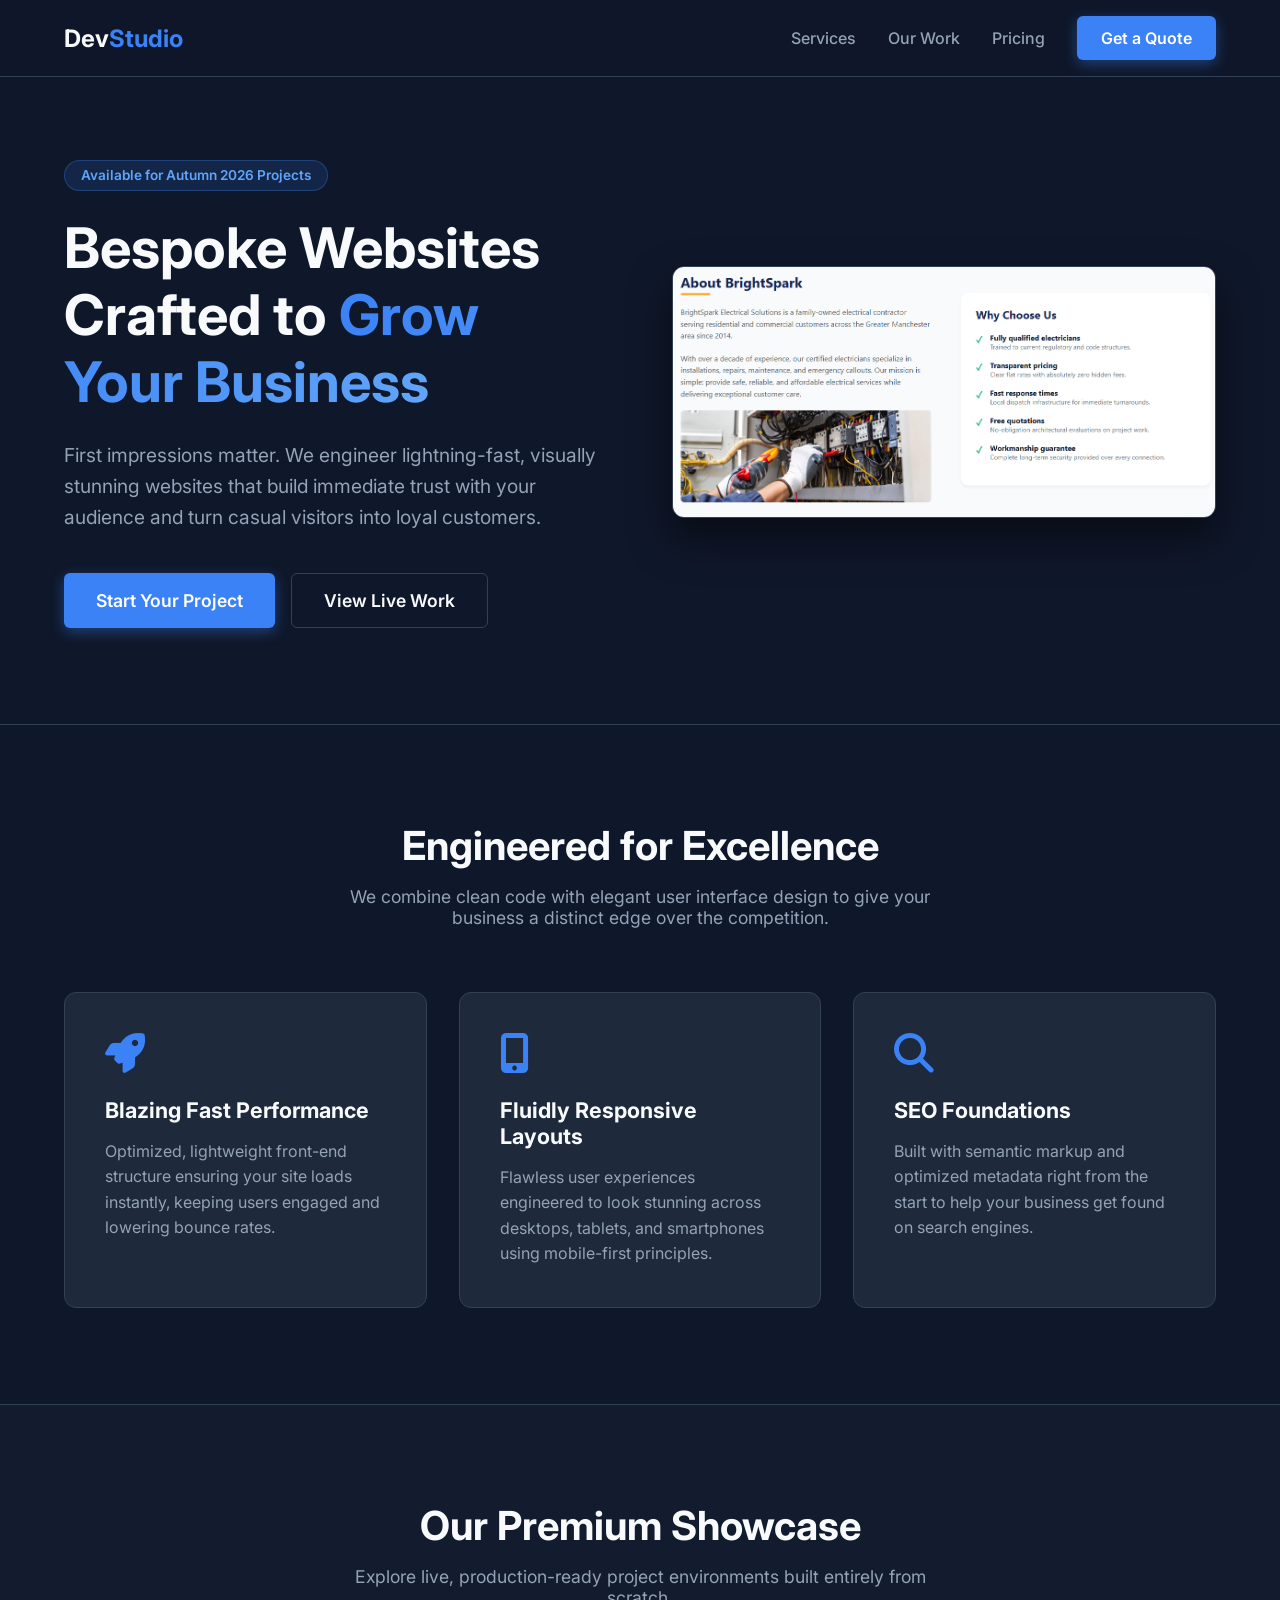
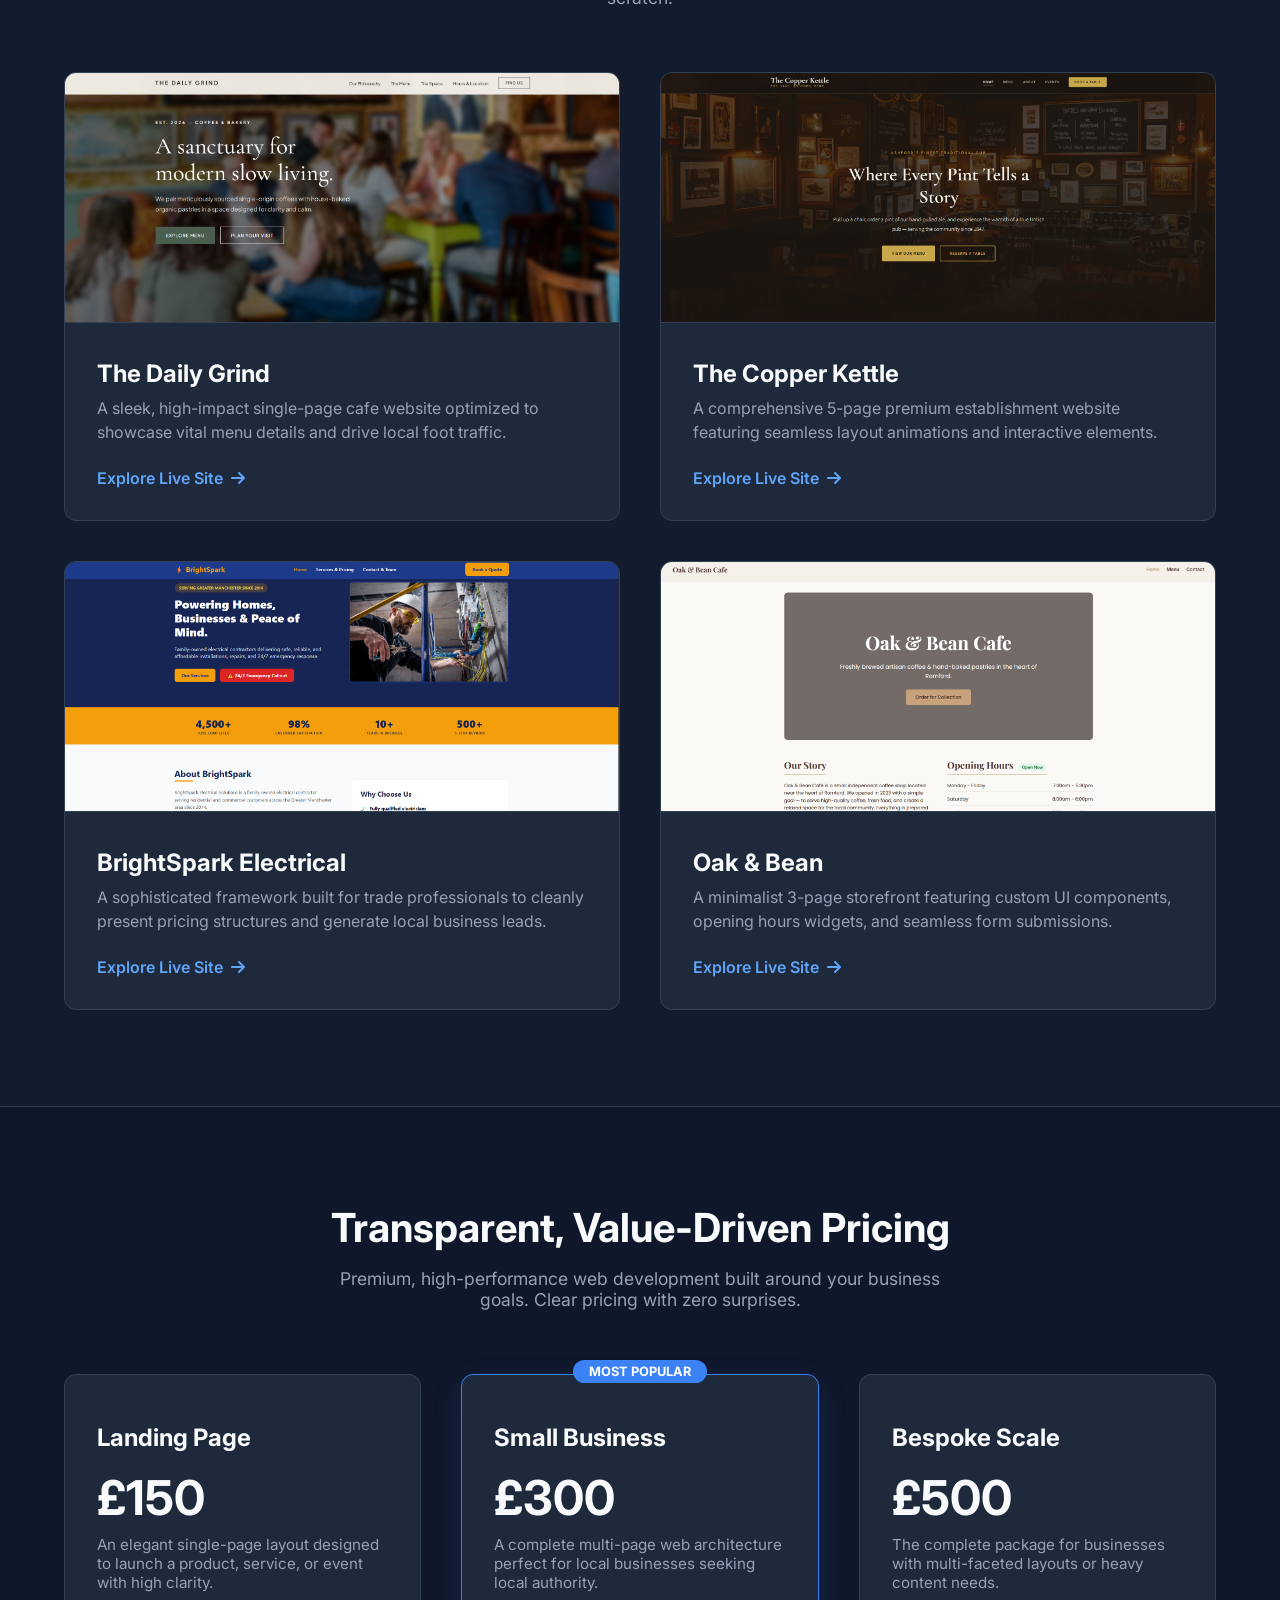
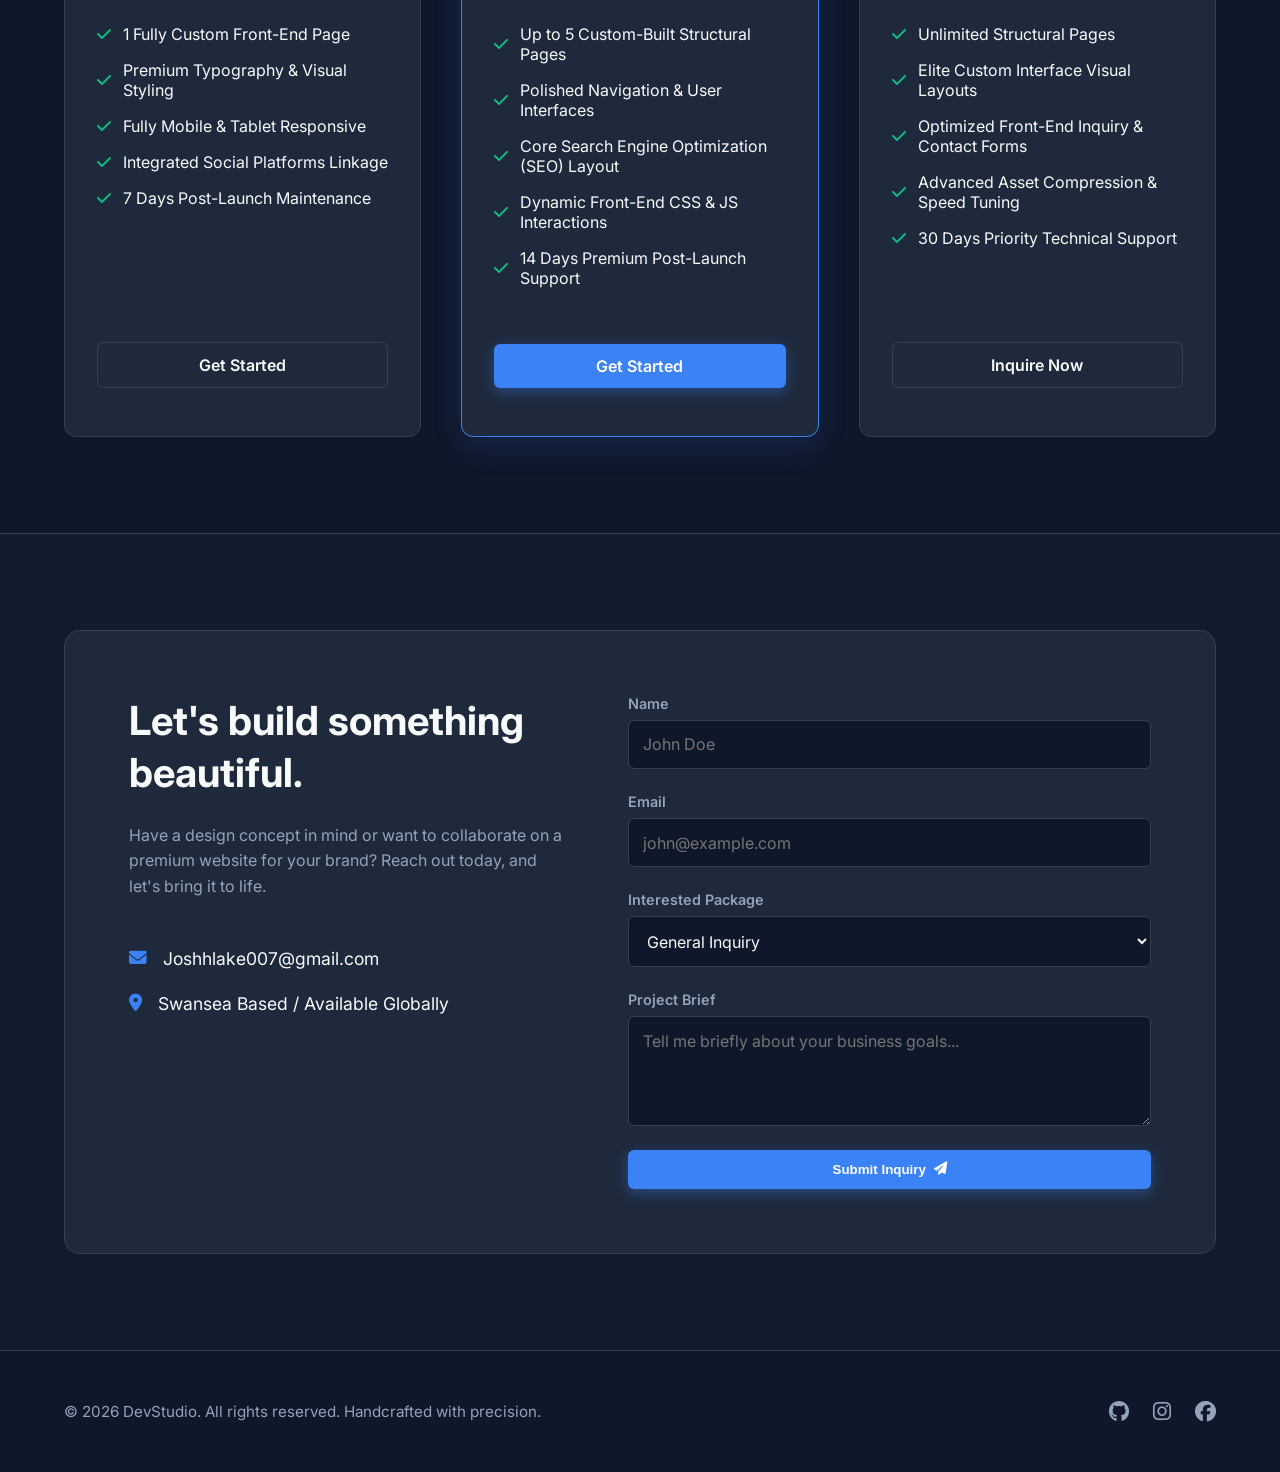
==== commit 355f8655: "Revise index.html for improved content and layout Updated the content and structure of the index.htm" ====
--- a/index.html
+++ b/index.html
@@ -4,7 +4,7 @@
     <meta charset="UTF-8">
     <meta name="viewport" content="width=device-width, initial-scale=1.0">
     <title>Premium Web Design & Development | Josh Lake</title>
-    <meta name="description" content="High-performance, custom-built websites designed to convert visitors into customers. Elevate your digital presence today.">
+    <meta name="description" content="High-performance, bespoke websites designed to elevate your brand and convert visitors into loyal clients. Professional web development by Josh Lake.">
     <link rel="preconnect" href="https://fonts.googleapis.com">
     <link rel="preconnect" href="https://fonts.gstatic.com" crossorigin>
     <link href="https://fonts.googleapis.com/css2?family=Inter:wght@300;400;600;700&display=swap" rel="stylesheet">
@@ -32,9 +32,9 @@
         <section class="hero">
             <div class="container hero-grid">
                 <div class="hero-content">
-                    <span class="badge">Available for New Projects</span>
-                    <h1>We Build Websites That <span>Turn Clicks Into Cash</span></h1>
-                    <p>Stop losing customers to outdated design. We craft high-performance, bespoke websites engineered to scale your business and outshine your competition.</p>
+                    <span class="badge">Available for Autumn 2026 Projects</span>
+                    <h1>Bespoke Websites Crafted to <span>Grow Your Business</span></h1>
+                    <p>First impressions matter. We engineer lightning-fast, visually stunning websites that build immediate trust with your audience and turn casual visitors into loyal customers.</p>
                     <div class="hero-cta">
                         <a href="#contact" class="btn btn-primary btn-large">Start Your Project</a>
                         <a href="#work" class="btn btn-secondary btn-large">View Live Work</a>
@@ -49,24 +49,24 @@
         <section id="services" class="services">
             <div class="container">
                 <div class="section-header">
-                    <h2>Engineered for Business Growth</h2>
-                    <p>We don't just write code. We build conversion machines tailored to your goals.</p>
+                    <h2>Engineered for Excellence</h2>
+                    <p>We combine clean code with elegant user interface design to give your business a distinct edge over the competition.</p>
                 </div>
                 <div class="services-grid">
                     <div class="service-card">
                         <i class="fas fa-rocket service-icon"></i>
-                        <h3>Blazing Fast Speed</h3>
-                        <p>Optimized clean code ensuring your site loads instantly, keeping users engaged and improving Google rankings.</p>
+                        <h3>Blazing Fast Performance</h3>
+                        <p>Optimized, lightweight front-end structure ensuring your site loads instantly, keeping users engaged and lowering bounce rates.</p>
                     </div>
                     <div class="service-card">
                         <i class="fas fa-mobile-alt service-icon"></i>
-                        <h3>Fully Responsive</h3>
-                        <p>Flawless user experiences across desktops, tablets, and smartphones. Mobile-first design principles.</p>
+                        <h3>Fluidly Responsive Layouts</h3>
+                        <p>Flawless user experiences engineered to look stunning across desktops, tablets, and smartphones using mobile-first principles.</p>
                     </div>
                     <div class="service-card">
                         <i class="fas fa-search service-icon"></i>
-                        <h3>SEO & Marketing Ready</h3>
-                        <p>Built-in semantic structure and metadata optimization to help your business rank higher on search engines.</p>
+                        <h3>SEO Foundations</h3>
+                        <p>Built with semantic markup and optimized metadata right from the start to help your business get found on search engines.</p>
                     </div>
                 </div>
             </div>
@@ -76,46 +76,46 @@
             <div class="container">
                 <div class="section-header">
                     <h2>Our Premium Showcase</h2>
-                    <p>Explore live production environments of websites we’ve engineered from scratch.</p>
+                    <p>Explore live, production-ready project environments built entirely from scratch.</p>
                 </div>
                 <div class="portfolio-grid">
                     <div class="portfolio-card">
                         <div class="portfolio-img">
-                            <img src="./dailyGrind.png" alt="Cafe Website">
+                            <img src="./dailyGrind.png" alt="Cafe Website Showcase">
                         </div>
                         <div class="portfolio-info">
                             <h3>The Daily Grind</h3>
-                            <p>A single page cafe website that shows vital information for attracting customers.</p>
+                            <p>A sleek, high-impact single-page cafe website optimized to showcase vital menu details and drive local foot traffic.</p>
                             <a href="./dailyGrind/index.html" target="_blank" class="project-link">Explore Live Site <i class="fas fa-arrow-right"></i></a>
                         </div>
                     </div>
                     <div class="portfolio-card">
                         <div class="portfolio-img">
-                            <img src="./copperKettle.png" alt="Premium Pub Website">
+                            <img src="./copperKettle.png" alt="Premium Pub Website Showcase">
                         </div>
                         <div class="portfolio-info">
                             <h3>The Copper Kettle</h3>
-                            <p>A 5 page premium pub website with seamless animations, a beautiful layout and everything you could need on a website.</p>
+                            <p>A comprehensive 5-page premium establishment website featuring seamless layout animations and interactive elements.</p>
                             <a href="./pub/index.html" target="_blank" class="project-link">Explore Live Site <i class="fas fa-arrow-right"></i></a>
                         </div>
                     </div>
                     <div class="portfolio-card">
                         <div class="portfolio-img">
-                            <img src="./brightSpark.png" alt="Electrician Website">
+                            <img src="./brightSpark.png" alt="Electrician Website Showcase">
                         </div>
                         <div class="portfolio-info">
                             <h3>BrightSpark Electrical</h3>
-                            <p>A sophisticated website for a local electrician to allow customers to see pricing, make inquiries, and know each plan they have to offer.</p>
+                            <p>A sophisticated framework built for trade professionals to cleanly present pricing structures and generate local business leads.</p>
                             <a href="./brightspark/index.html" target="_blank" class="project-link">Explore Live Site <i class="fas fa-arrow-right"></i></a>
                         </div>
                     </div>
                     <div class="portfolio-card">
                         <div class="portfolio-img">
-                            <img src="./oakBean.png" alt="Cafe Website">
+                            <img src="./oakBean.png" alt="Boutique Cafe Website Showcase">
                         </div>
                         <div class="portfolio-info">
                             <h3>Oak & Bean</h3>
-                            <p>A minimalistic 3 page cafe website with a functioning basket, form submission and live widgets to show opening times.</p>
+                            <p>A minimalist 3-page storefront featuring custom UI components, opening hours widgets, and seamless form submissions.</p>
                             <a href="./Oak-and-Bean" target="_blank" class="project-link">Explore Live Site <i class="fas fa-arrow-right"></i></a>
                         </div>
                     </div>
@@ -127,19 +127,19 @@
             <div class="container">
                 <div class="section-header">
                     <h2>Transparent, Value-Driven Pricing</h2>
-                    <p>Choose a plan that fits your current business scale. No hidden fees.</p>
+                    <p>Premium, high-performance web development built around your business goals. Clear pricing with zero surprises.</p>
                 </div>
                 <div class="pricing-grid">
                     <div class="price-card">
                         <h3>Landing Page</h3>
                         <div class="price">£150</div>
-                        <p class="price-desc">Perfect for launching a single product, service layout, or event page.</p>
+                        <p class="price-desc">An elegant single-page layout designed to launch a product, service, or event with high clarity.</p>
                         <ul class="price-features">
-                            <li><i class="fas fa-check"></i> 1 Fully Custom Page</li>
-                            <li><i class="fas fa-check"></i> Modern, High-Converting Layout</li>
-                            <li><i class="fas fa-check"></i> Fully Mobile Responsive</li>
-                            <li><i class="fas fa-check"></i> Social Media Links Integration</li>
-                            <li><i class="fas fa-check"></i> 7 Days Post-Launch Support</li>
+                            <li><i class="fas fa-check"></i> 1 Fully Custom Front-End Page</li>
+                            <li><i class="fas fa-check"></i> Premium Typography & Visual Styling</li>
+                            <li><i class="fas fa-check"></i> Fully Mobile & Tablet Responsive</li>
+                            <li><i class="fas fa-check"></i> Integrated Social Platforms Linkage</li>
+                            <li><i class="fas fa-check"></i> 7 Days Post-Launch Maintenance</li>
                         </ul>
                         <a href="#contact" class="btn btn-secondary select-plan" data-plan="Landing Page">Get Started</a>
                     </div>
@@ -147,26 +147,26 @@
                         <span class="popular-tag">Most Popular</span>
                         <h3>Small Business</h3>
                         <div class="price">£300</div>
-                        <p class="price-desc">Complete multi-page web solution to establish local authority.</p>
+                        <p class="price-desc">A complete multi-page web architecture perfect for local businesses seeking local authority.</p>
                         <ul class="price-features">
-                            <li><i class="fas fa-check"></i> Up to 5 Custom Pages</li>
-                            <li><i class="fas fa-check"></i> Structured Navigation Menu</li>
-                            <li><i class="fas fa-check"></i> Standard SEO Layout setup</li>
-                            <li><i class="fas fa-check"></i> Interactive UI Elements</li>
-                            <li><i class="fas fa-check"></i> 14 Days Premium Support</li>
+                            <li><i class="fas fa-check"></i> Up to 5 Custom-Built Structural Pages</li>
+                            <li><i class="fas fa-check"></i> Polished Navigation & User Interfaces</li>
+                            <li><i class="fas fa-check"></i> Core Search Engine Optimization (SEO) Layout</li>
+                            <li><i class="fas fa-check"></i> Dynamic Front-End CSS & JS Interactions</li>
+                            <li><i class="fas fa-check"></i> 14 Days Premium Post-Launch Support</li>
                         </ul>
                         <a href="#contact" class="btn btn-primary select-plan" data-plan="Small Business">Get Started</a>
                     </div>
                     <div class="price-card">
                         <h3>Bespoke Scale</h3>
                         <div class="price">£500</div>
-                        <p class="price-desc">Comprehensive structural package for content-heavy requirements.</p>
+                        <p class="price-desc">The complete package for businesses with multi-faceted layouts or heavy content needs.</p>
                         <ul class="price-features">
                             <li><i class="fas fa-check"></i> Unlimited Structural Pages</li>
-                            <li><i class="fas fa-check"></i> Premium Custom Styling & Layouts</li>
-                            <li><i class="fas fa-check"></i> Optimized Contact/Booking Forms</li>
-                            <li><i class="fas fa-check"></i> Advanced Speed Optimization</li>
-                            <li><i class="fas fa-check"></i> 30 Days Priority Support</li>
+                            <li><i class="fas fa-check"></i> Elite Custom Interface Visual Layouts</li>
+                            <li><i class="fas fa-check"></i> Optimized Front-End Inquiry & Contact Forms</li>
+                            <li><i class="fas fa-check"></i> Advanced Asset Compression & Speed Tuning</li>
+                            <li><i class="fas fa-check"></i> 30 Days Priority Technical Support</li>
                         </ul>
                         <a href="#contact" class="btn btn-secondary select-plan" data-plan="Bespoke Scale">Inquire Now</a>
                     </div>
@@ -177,11 +177,11 @@
         <section id="contact" class="contact">
             <div class="container contact-box">
                 <div class="contact-info">
-                    <h2>Let's build something legendary.</h2>
-                    <p>Have a project in mind or want to consult on the best strategy for your business? Drop a message, and I'll get back to you within 24 hours.</p>
+                    <h2>Let's build something beautiful.</h2>
+                    <p>Have a design concept in mind or want to collaborate on a premium website for your brand? Reach out today, and let's bring it to life.</p>
                     <div class="contact-details">
                         <div class="detail-item"><i class="fas fa-envelope"></i> Joshhlake007@gmail.com</div>
-                        <div class="detail-item"><i class="fas fa-map-marker-alt"></i> Swansea Based</div>
+                        <div class="detail-item"><i class="fas fa-map-marker-alt"></i> Swansea Based / Available Globally</div>
                     </div>
                 </div>
                 <div class="contact-form-wrapper">
@@ -219,8 +219,8 @@
             <p>&copy; 2026 DevStudio. All rights reserved. Handcrafted with precision.</p>
             <div class="social-links">
                 <a href="#" aria-label="GitHub"><i class="fab fa-github"></i></a>
-                <a href="#" aria-label="Twitter"><i class="fab fa-twitter"></i></a>
-                <a href="#" aria-label="LinkedIn"><i class="fab fa-linkedin"></i></a>
+                <a href="#" aria-label="Instagram"><i class="fab fa-instagram"></i></a>
+                <a href="#" aria-label="Facebook"><i class="fab fa-facebook"></i></a>
             </div>
         </div>
     </footer>
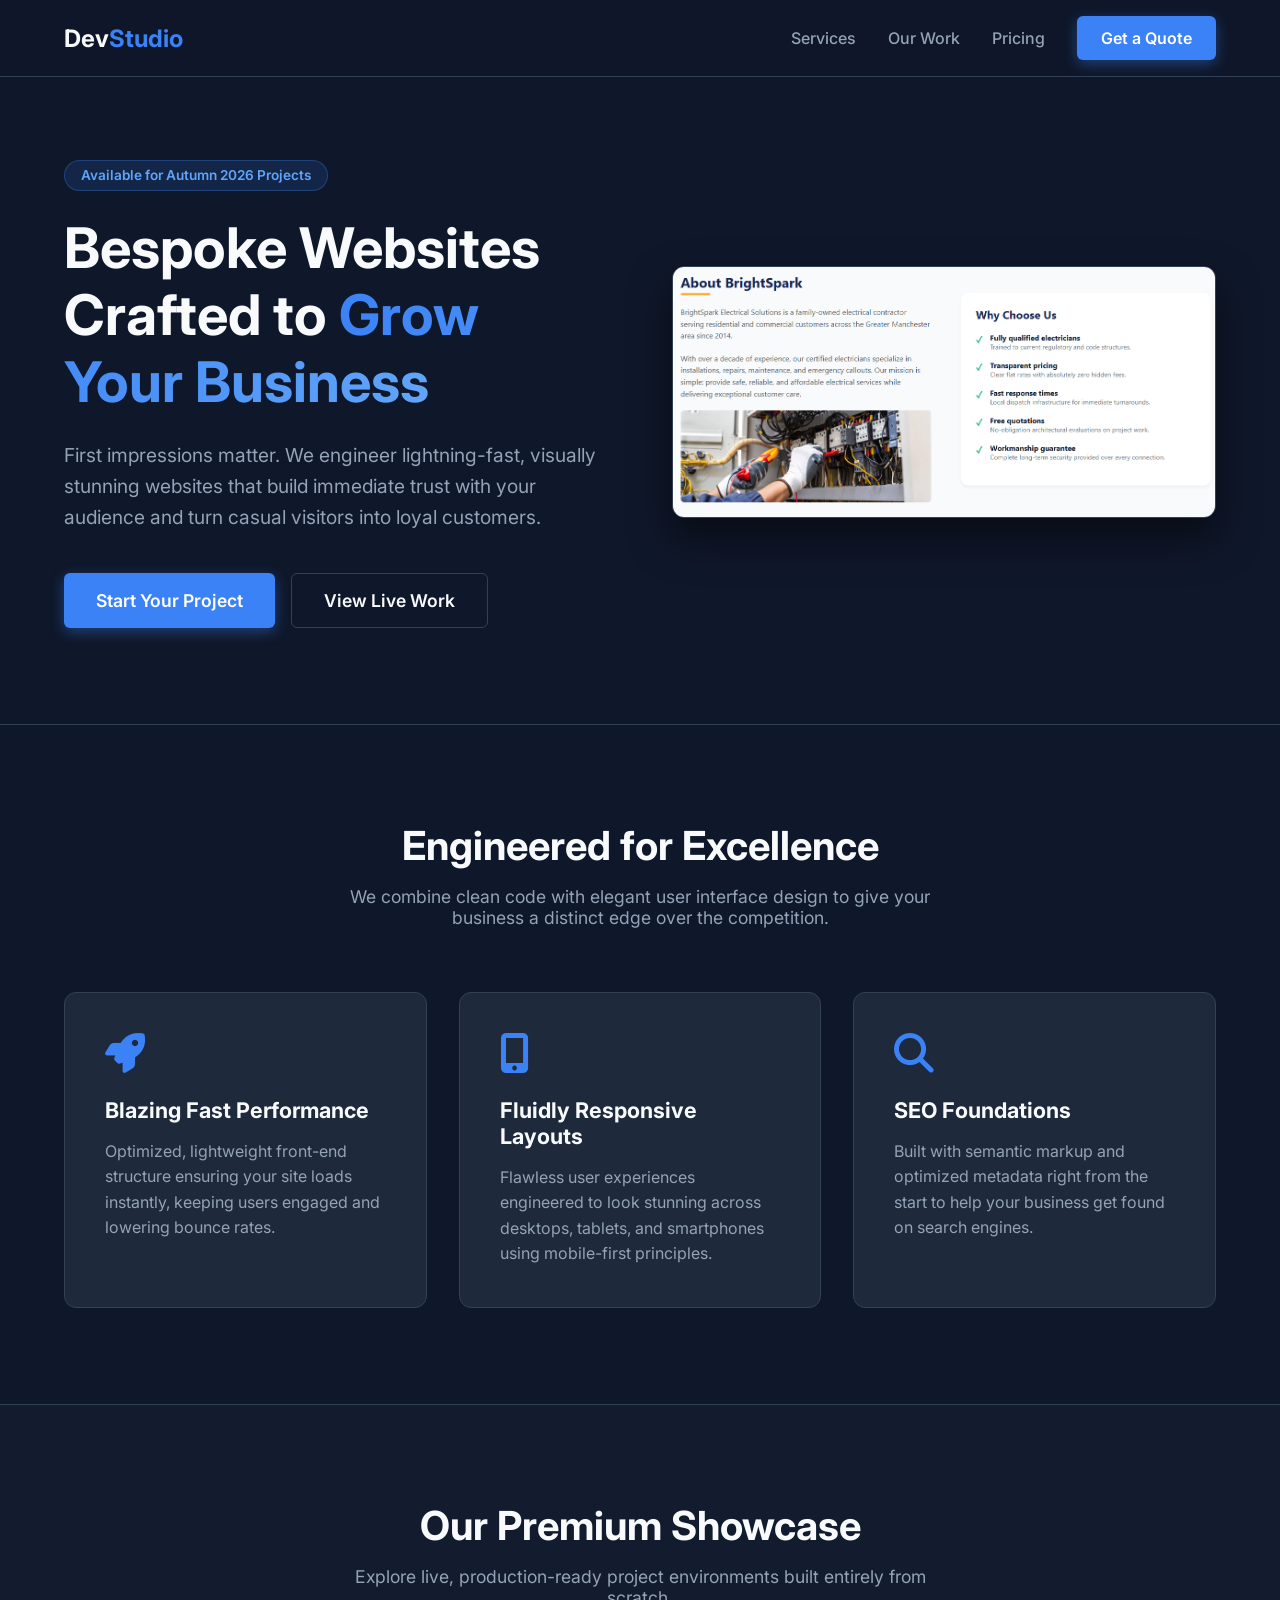
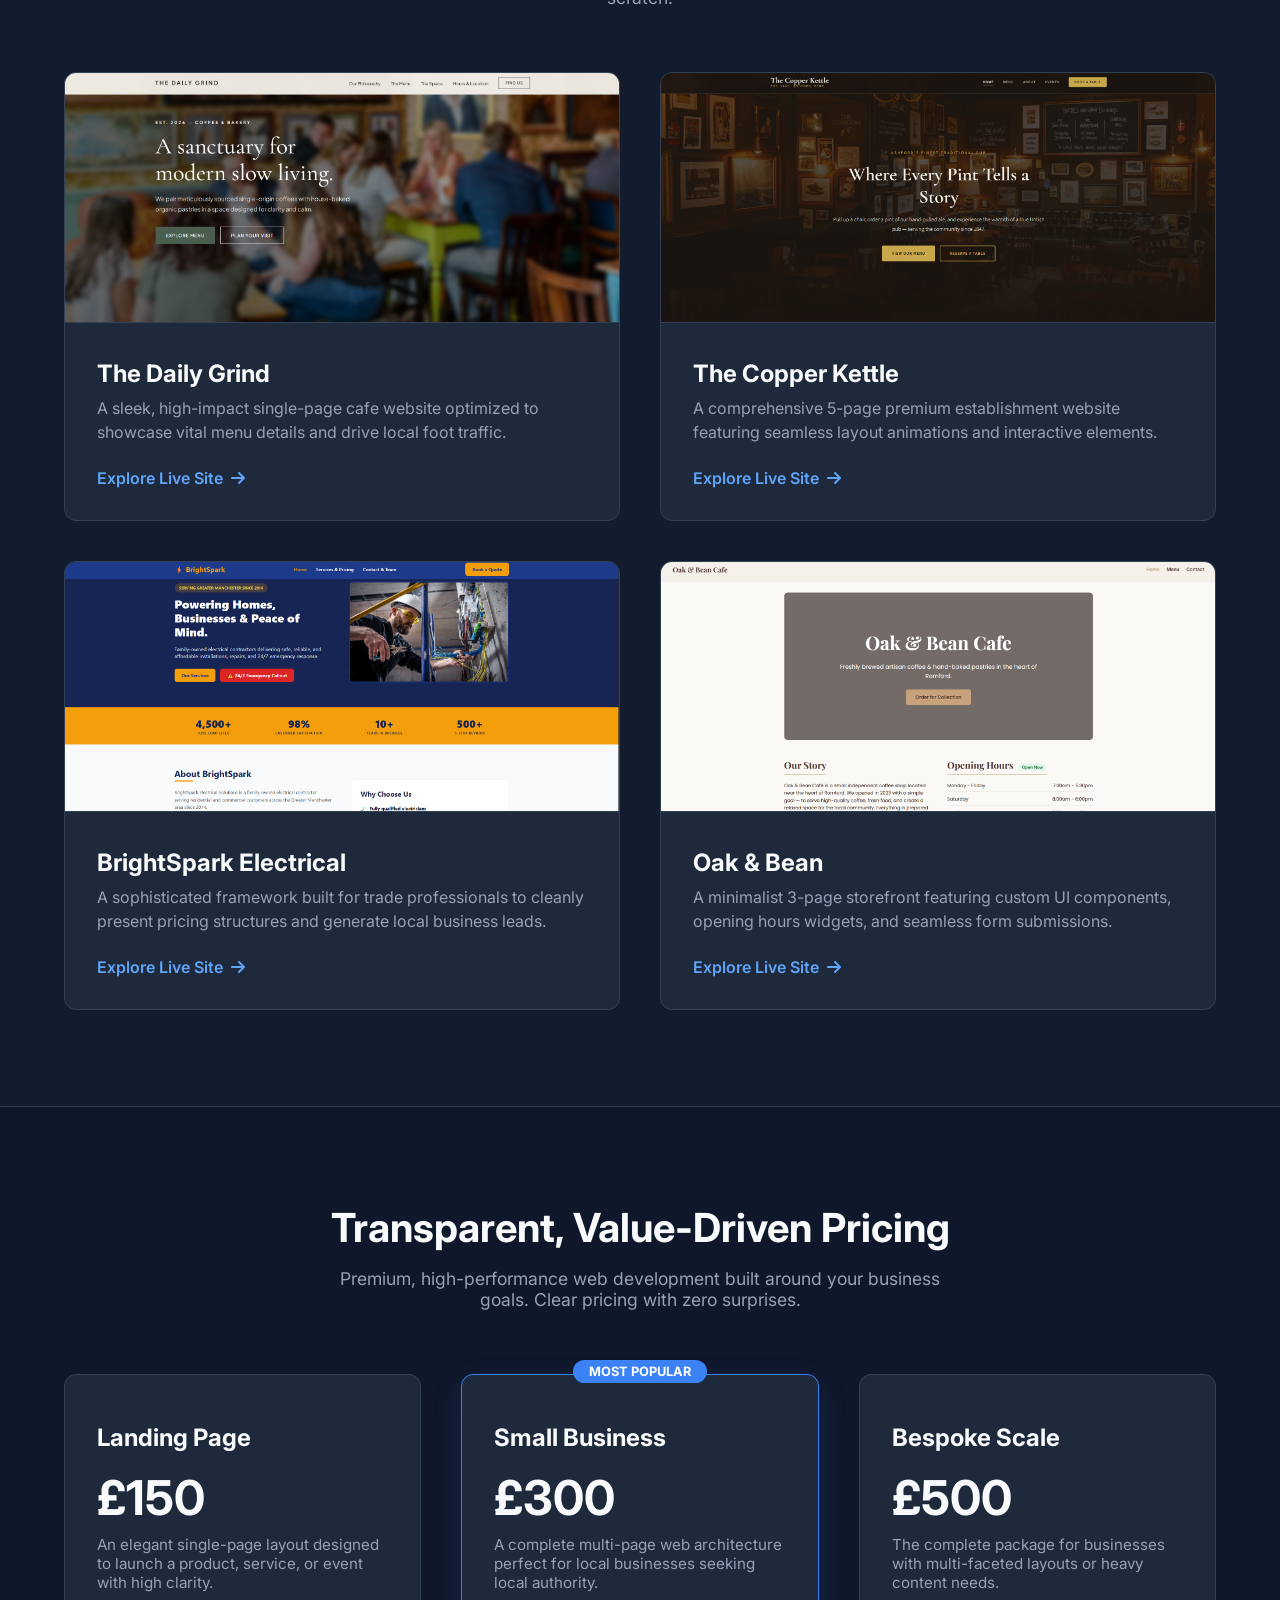
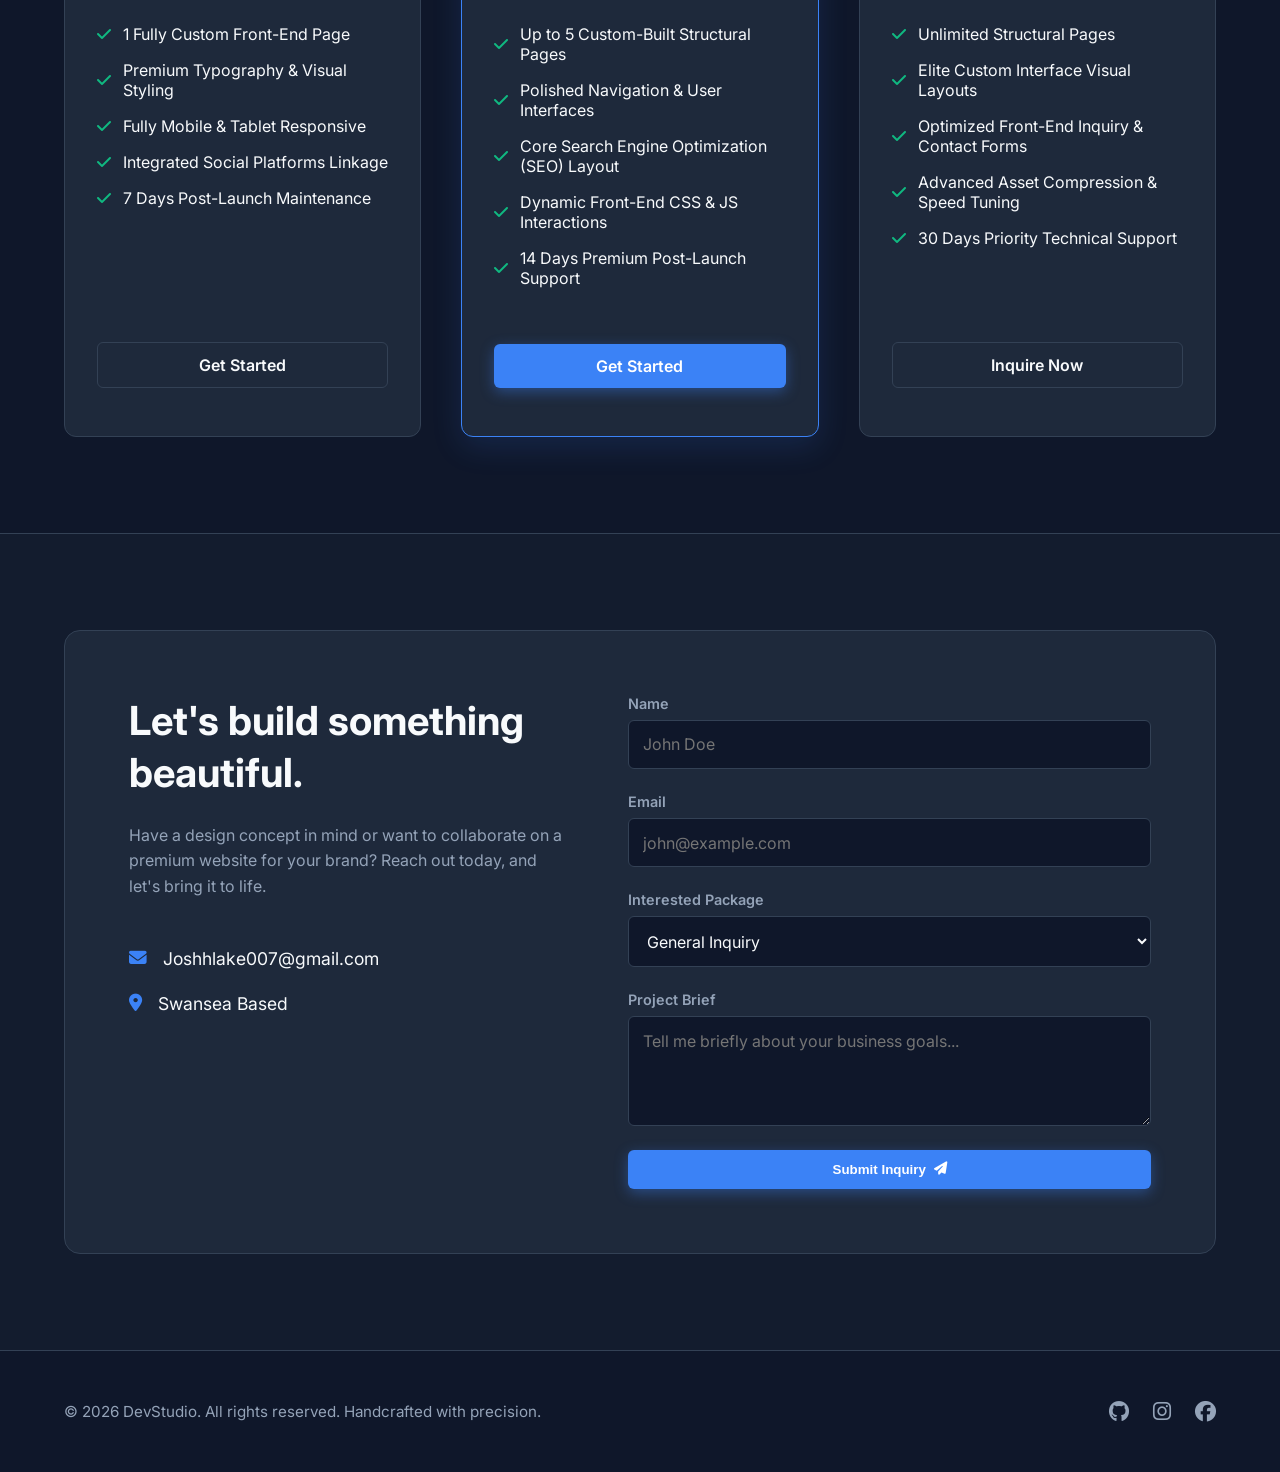
==== commit 78986ec4: "Fix HTML encoding issues in index.html" ====
--- a/index.html
+++ b/index.html
@@ -181,22 +181,22 @@
                     <p>Have a design concept in mind or want to collaborate on a premium website for your brand? Reach out today, and let's bring it to life.</p>
                     <div class="contact-details">
                         <div class="detail-item"><i class="fas fa-envelope"></i> Joshhlake007@gmail.com</div>
-                        <div class="detail-item"><i class="fas fa-map-marker-alt"></i> Swansea Based / Available Globally</div>
+                        <div class="detail-item"><i class="fas fa-map-marker-alt"></i> Swansea Based</div>
                     </div>
                 </div>
                 <div class="contact-form-wrapper">
-                    <form id="projectForm" class="contact-form">
+                    <form action="https://formspree.io/f/xaqgened" method="POST" id="projectForm" class="contact-form">
                         <div class="form-group">
                             <label for="name">Name</label>
-                            <input type="text" id="name" required placeholder="John Doe">
+                            <input type="text" id="name" name="name" required placeholder="John Doe">
                         </div>
                         <div class="form-group">
                             <label for="email">Email</label>
-                            <input type="email" id="email" required placeholder="john@example.com">
+                            <input type="email" id="email" name="email" required placeholder="john@example.com">
                         </div>
                         <div class="form-group">
                             <label for="package">Interested Package</label>
-                            <select id="package">
+                            <select id="package" name="package">
                                 <option value="general">General Inquiry</option>
                                 <option value="Landing Page">Landing Page Plan — £150</option>
                                 <option value="Small Business">Small Business Plan — £300</option>
@@ -205,7 +205,7 @@
                         </div>
                         <div class="form-group">
                             <label for="message">Project Brief</label>
-                            <textarea id="message" rows="4" required placeholder="Tell me briefly about your business goals..."></textarea>
+                            <textarea id="message" name="message" rows="4" required placeholder="Tell me briefly about your business goals..."></textarea>
                         </div>
                         <button type="submit" class="btn btn-primary btn-block">Submit Inquiry <i class="fas fa-paper-plane"></i></button>
                     </form>
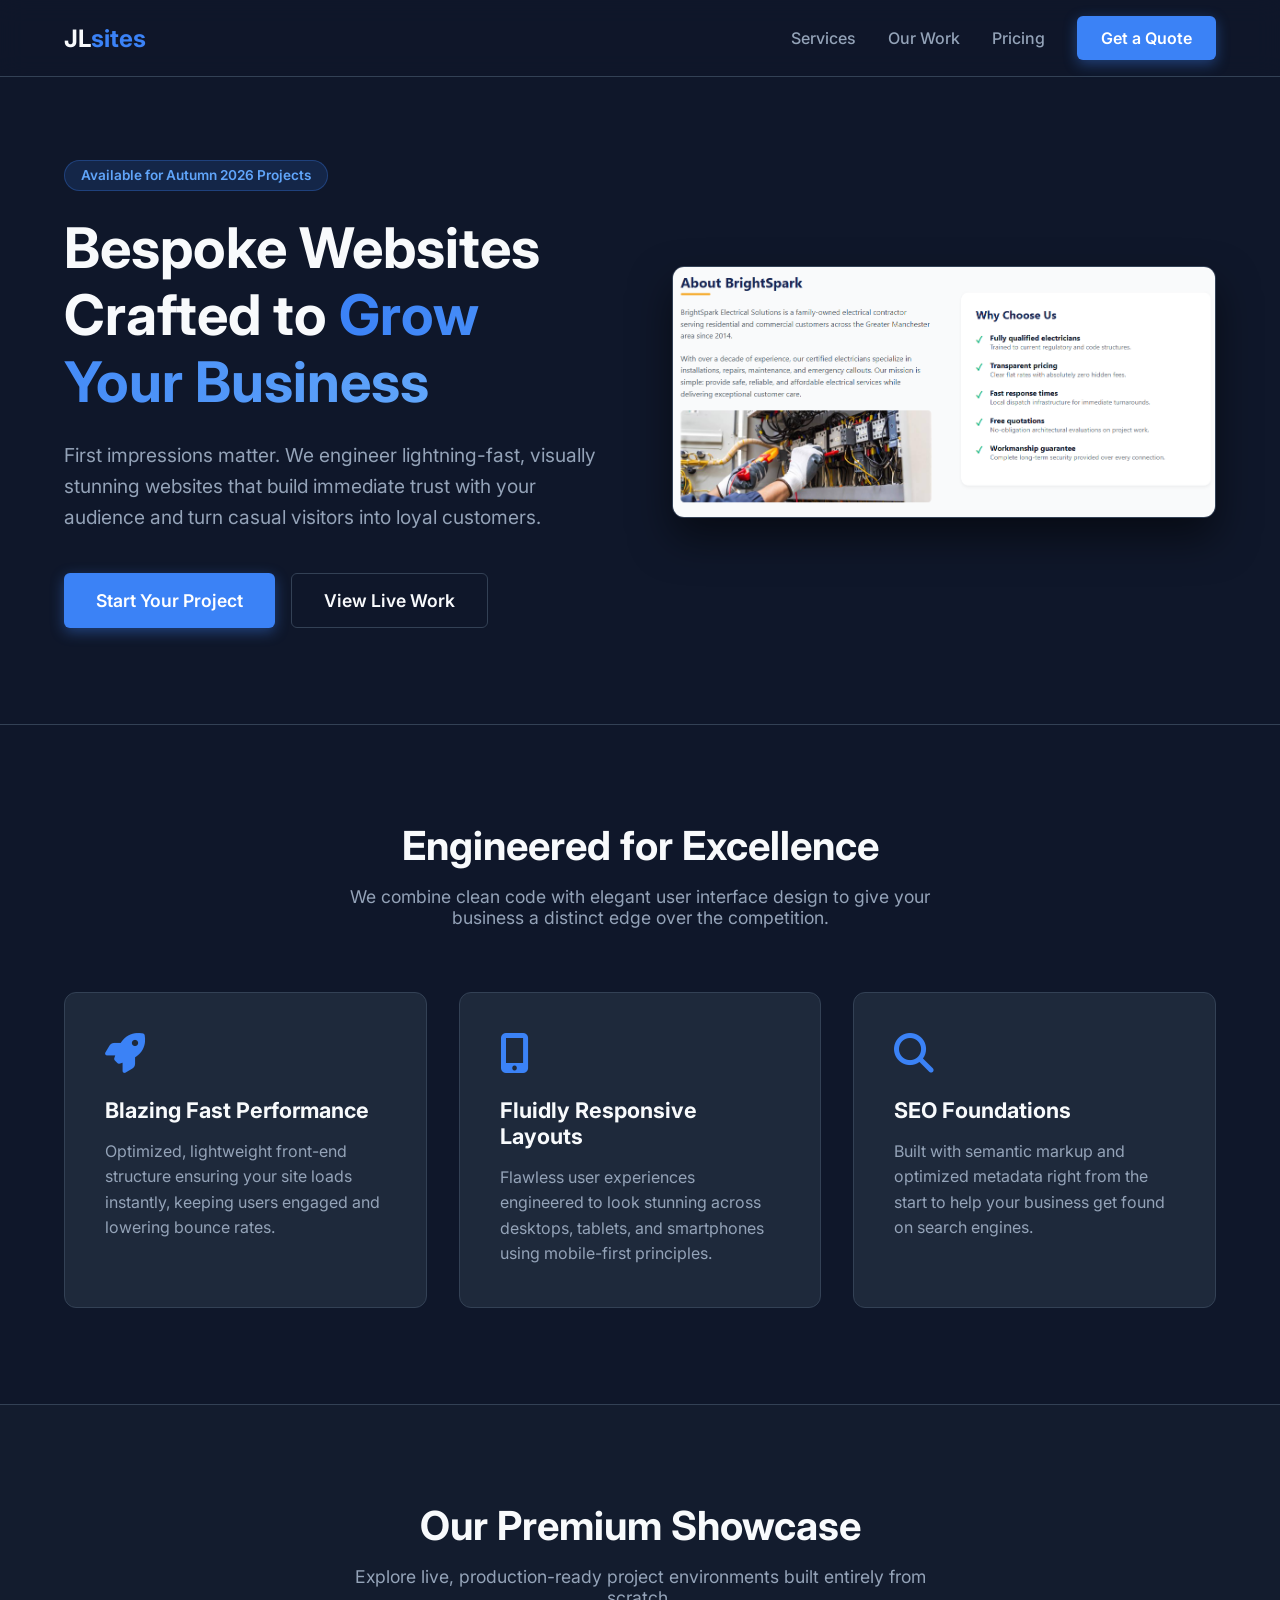
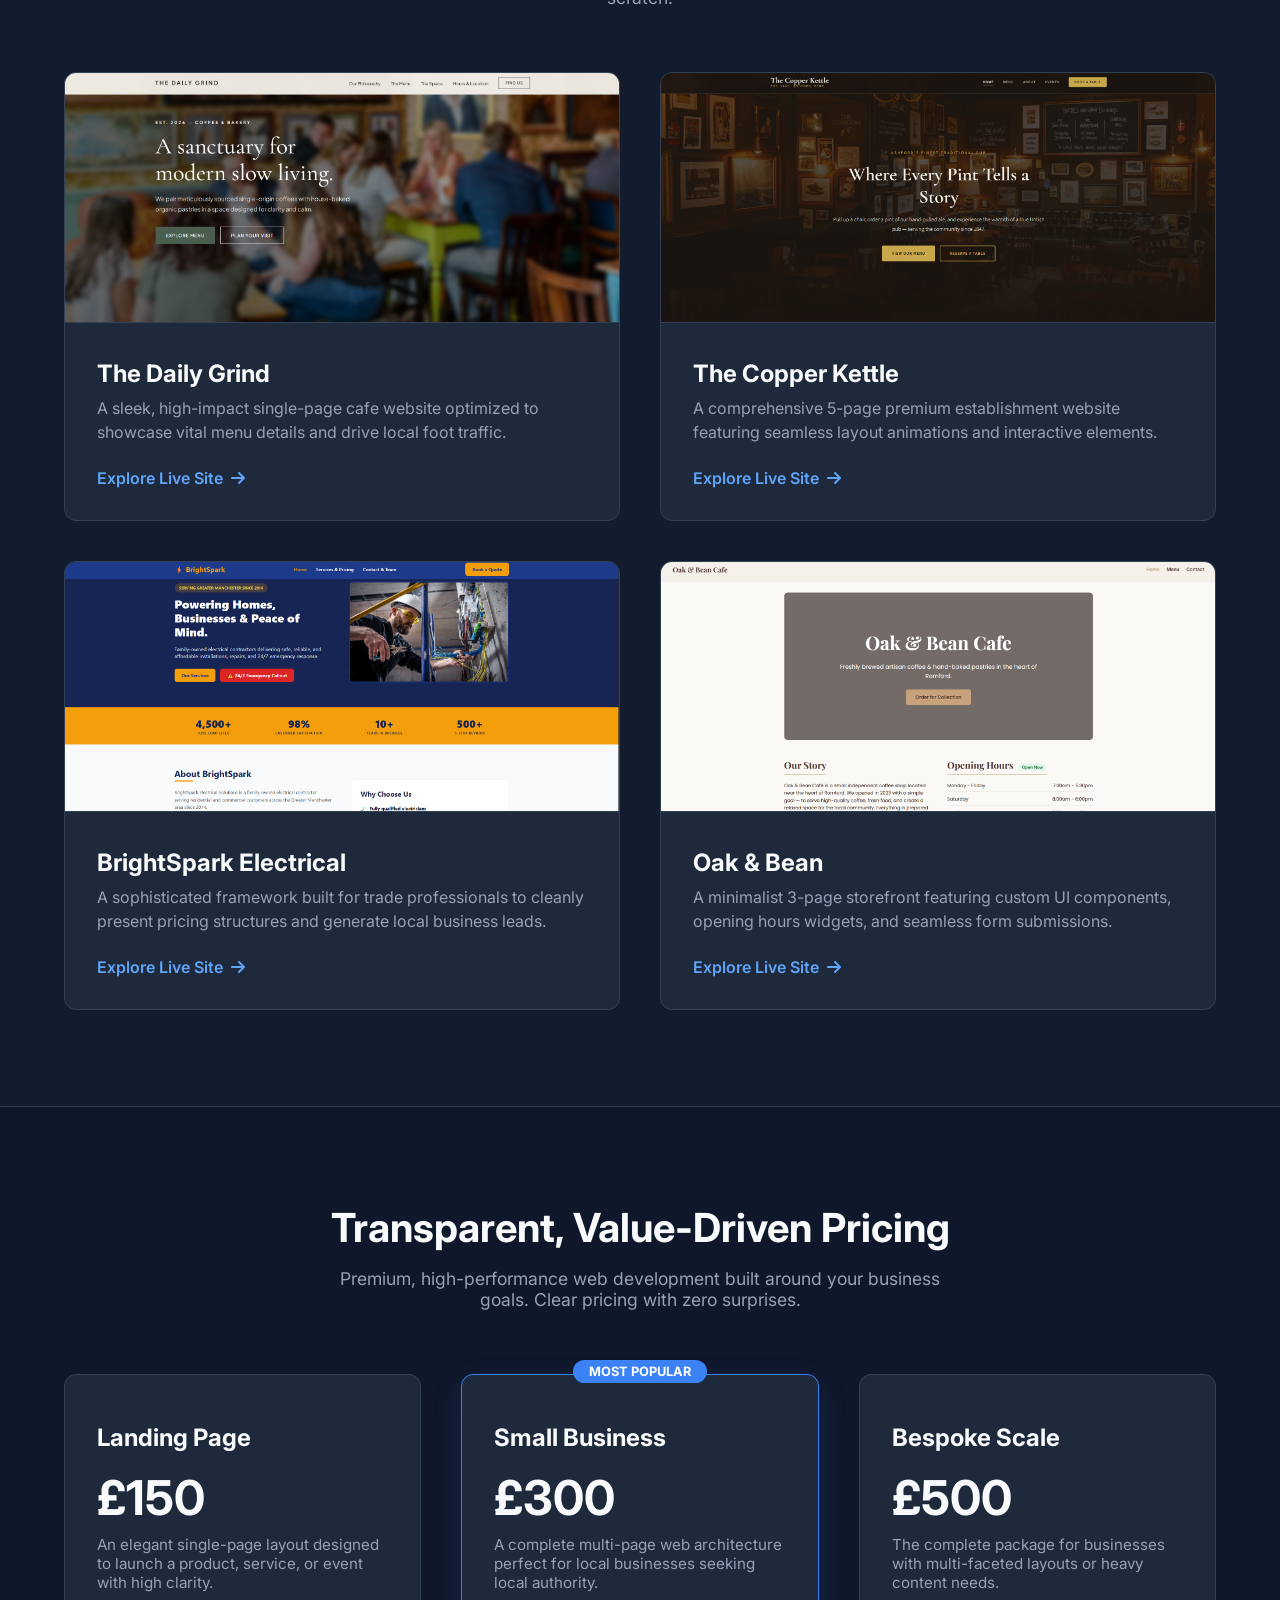
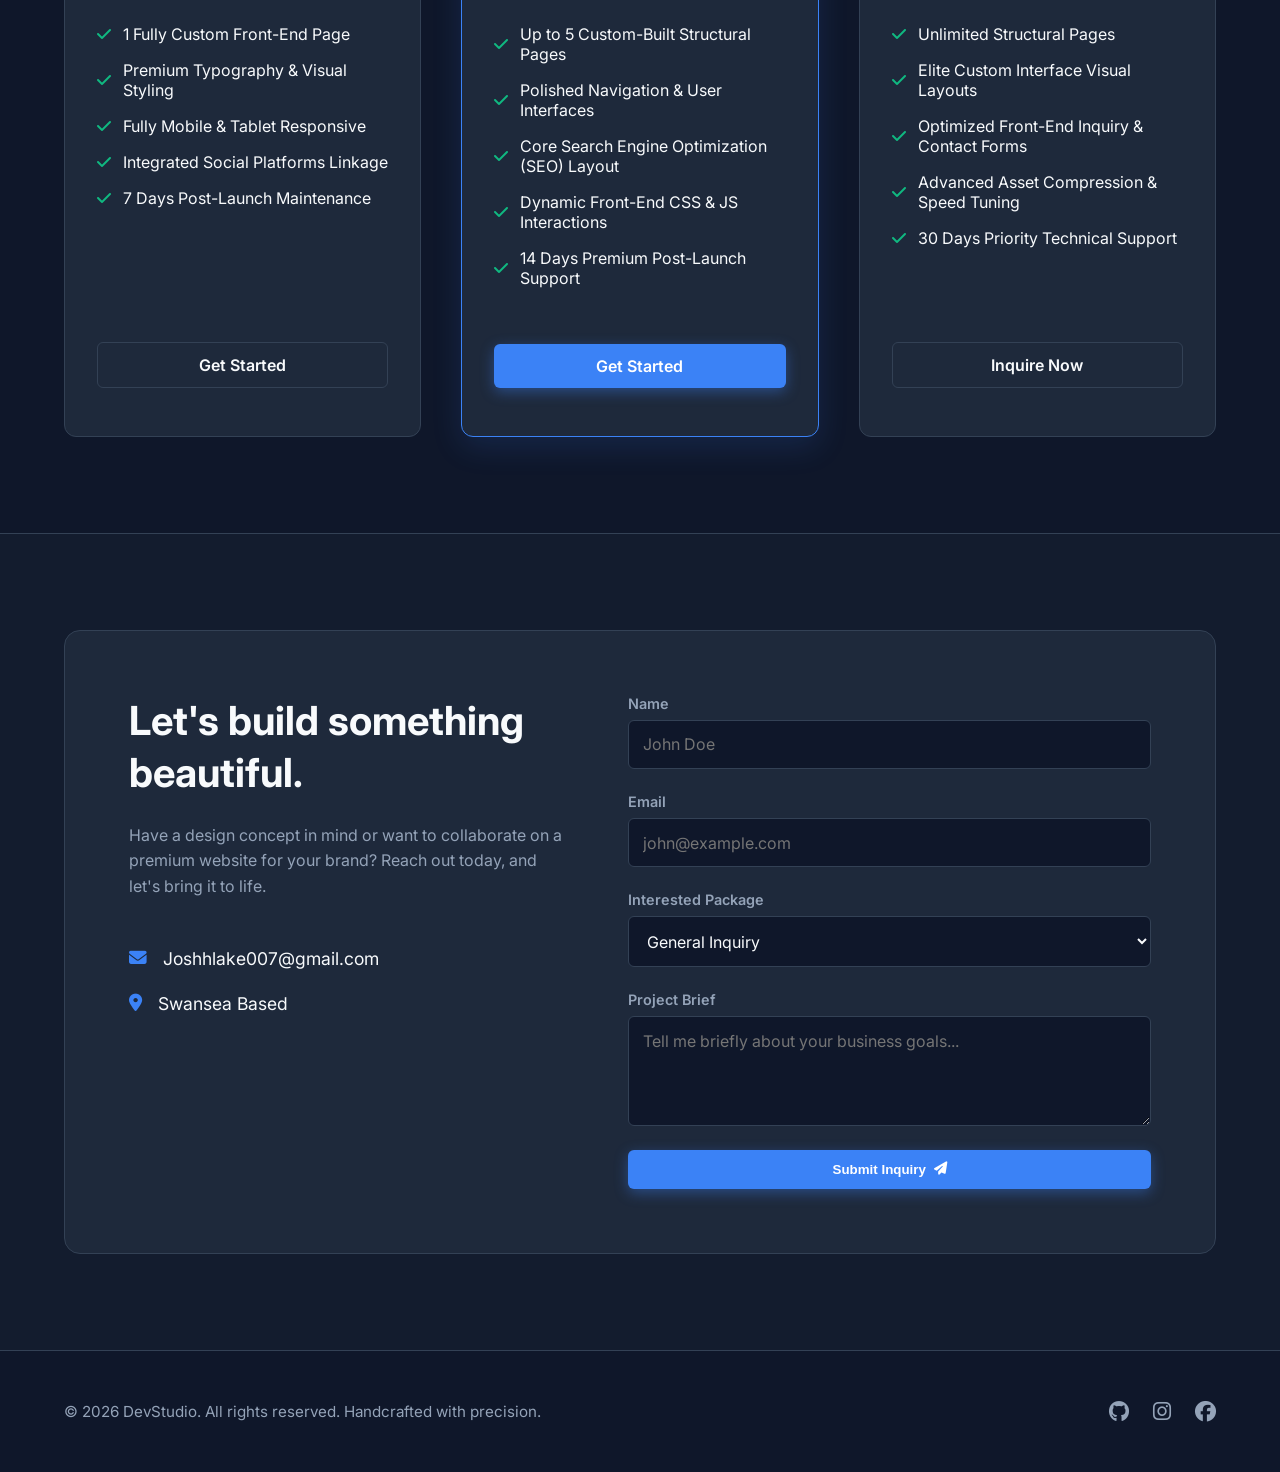
==== commit faf01582: "Replace logo and update HTML structure" ====
--- a/index.html
+++ b/index.html
@@ -15,7 +15,7 @@
 
     <header class="navbar">
         <div class="container nav-container">
-            <a href="#" class="logo">Dev<span>Studio</span></a>
+            <a href="#" class="logo">JL<span>sites</span></a>
             <nav class="nav-menu">
                 <a href="#services">Services</a>
                 <a href="#work">Our Work</a>
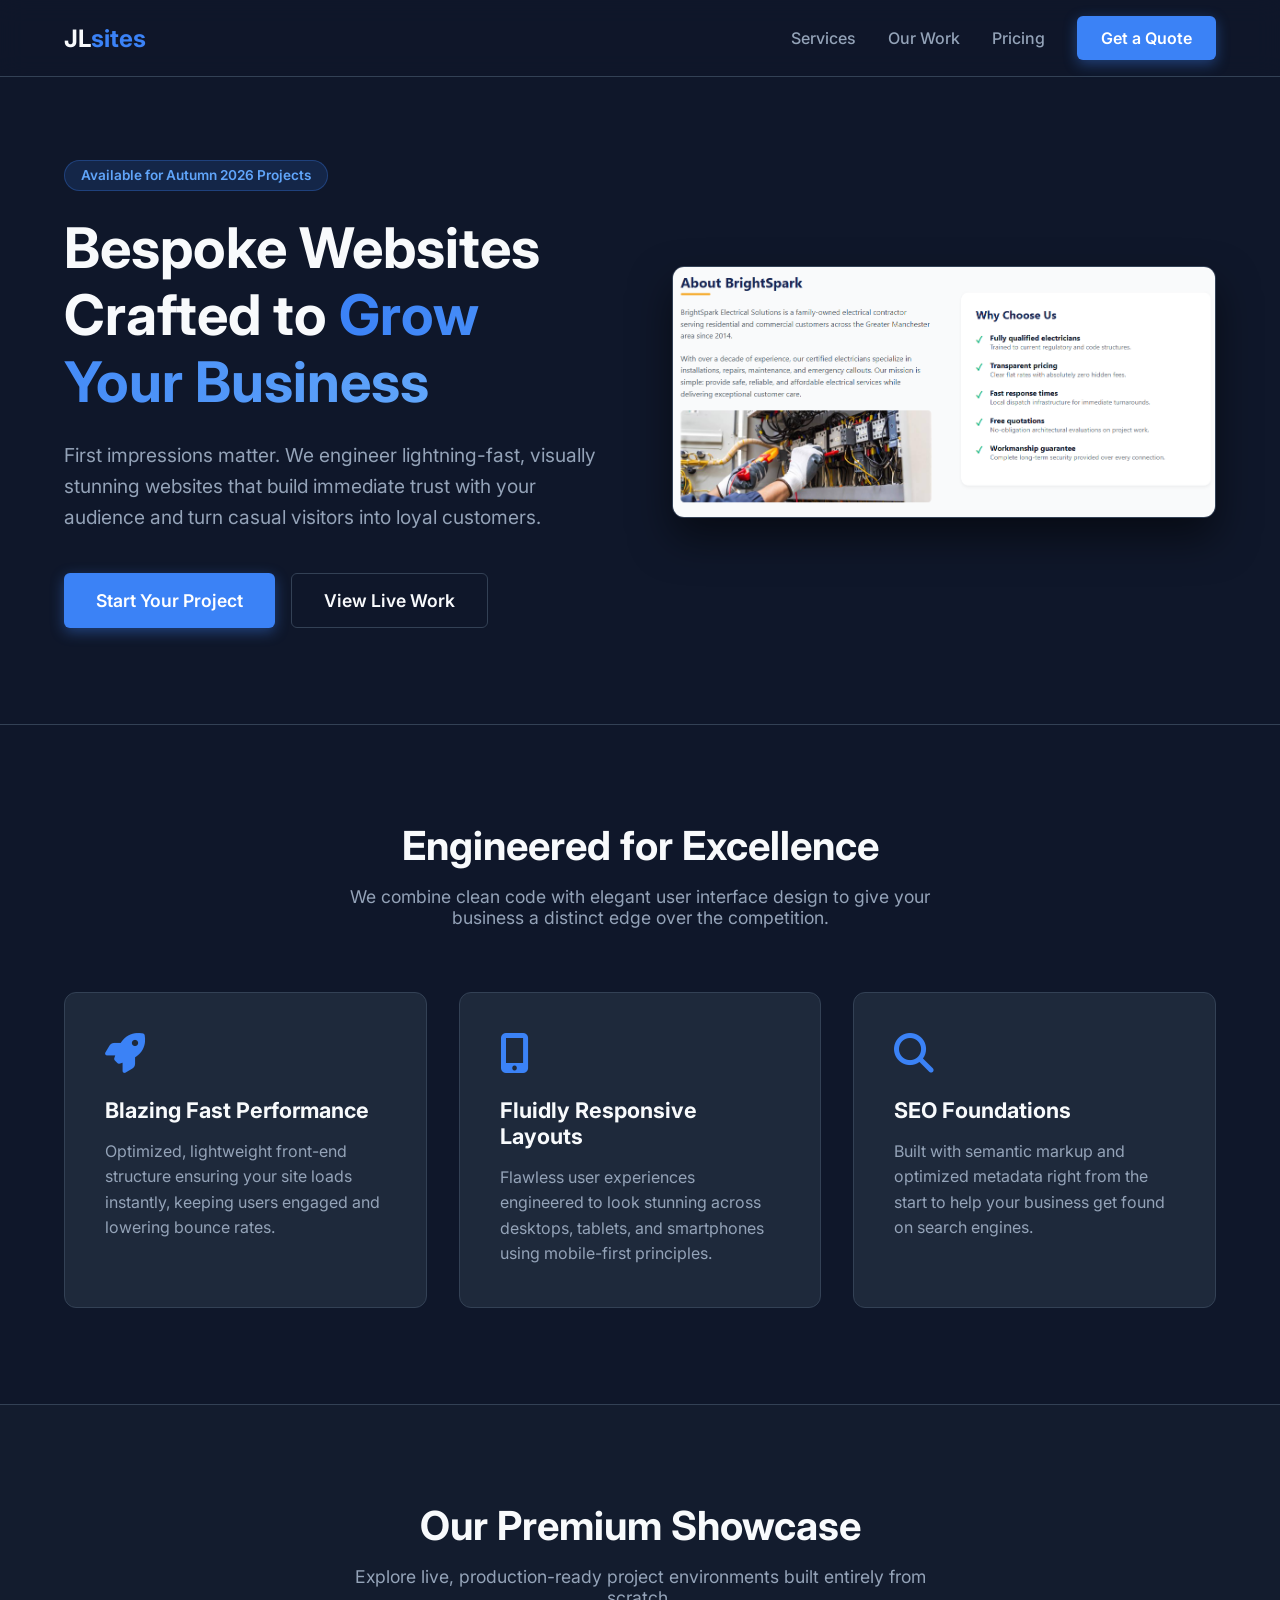
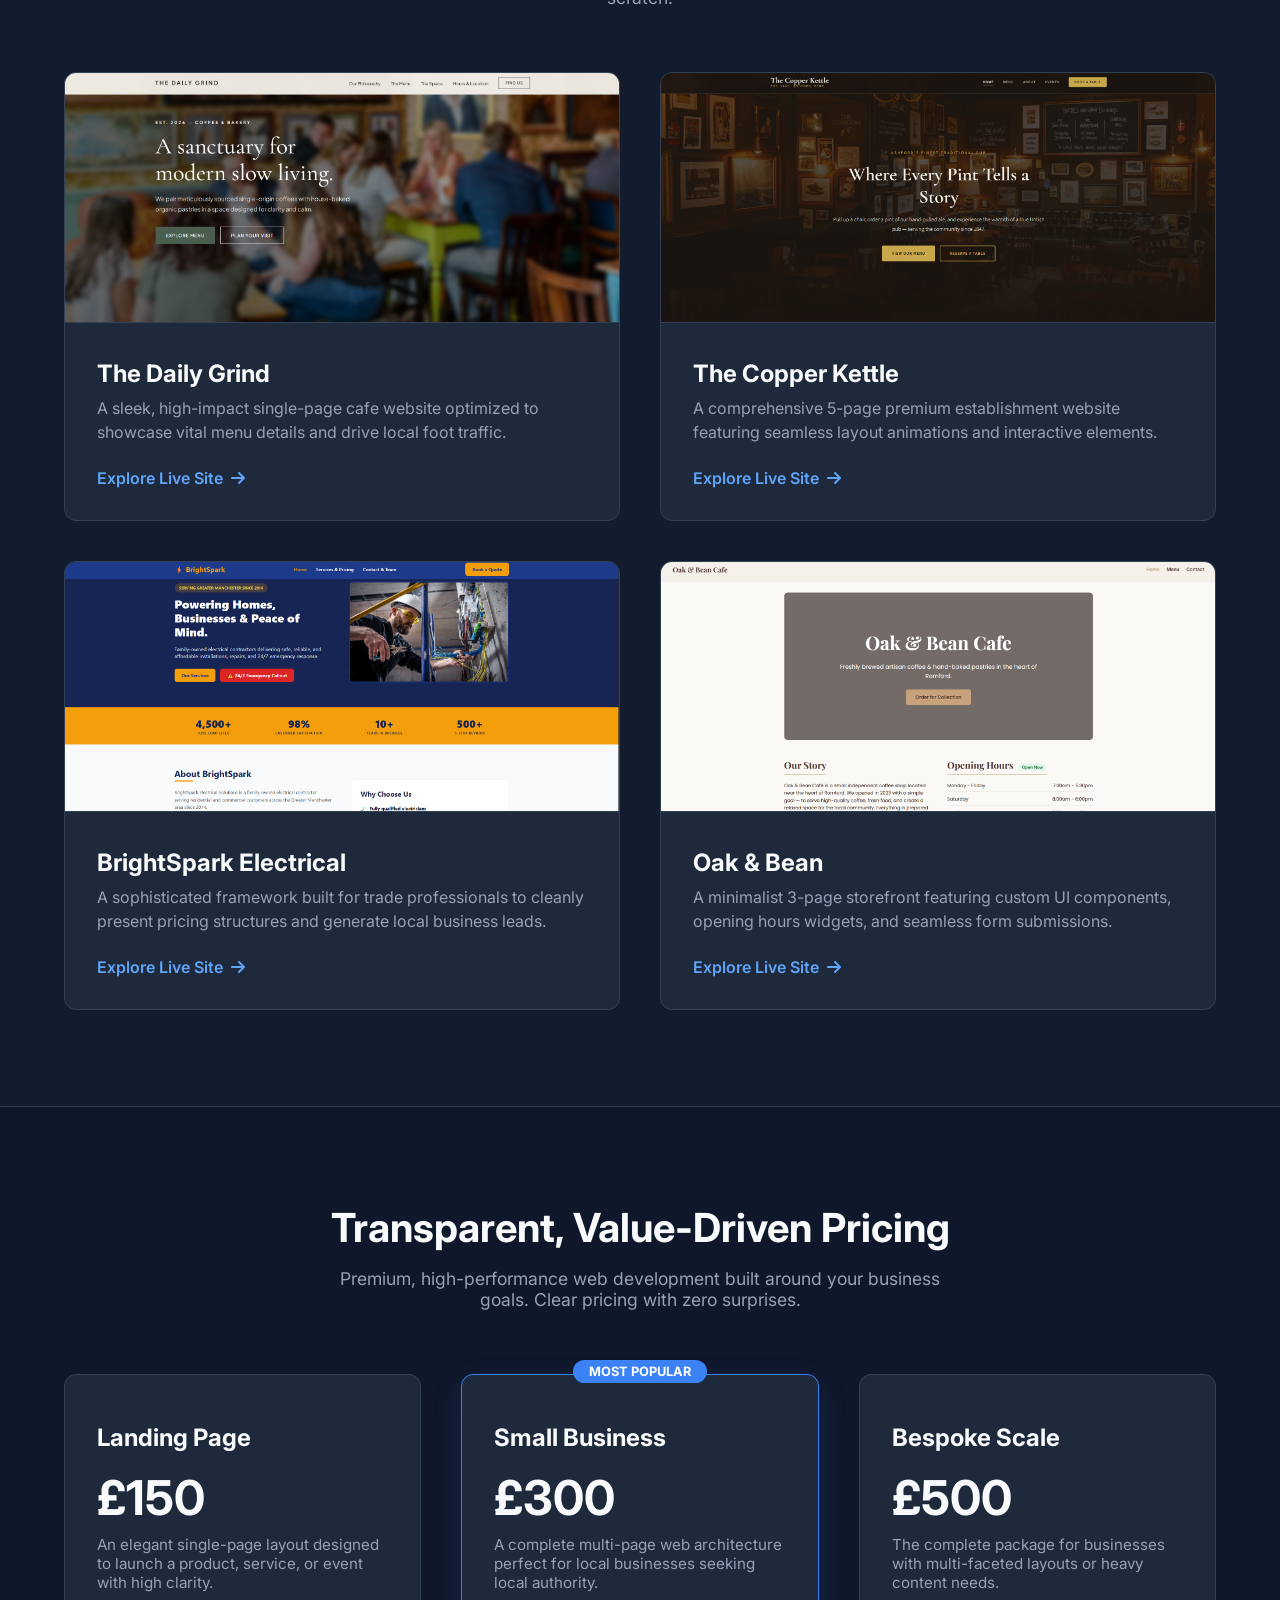
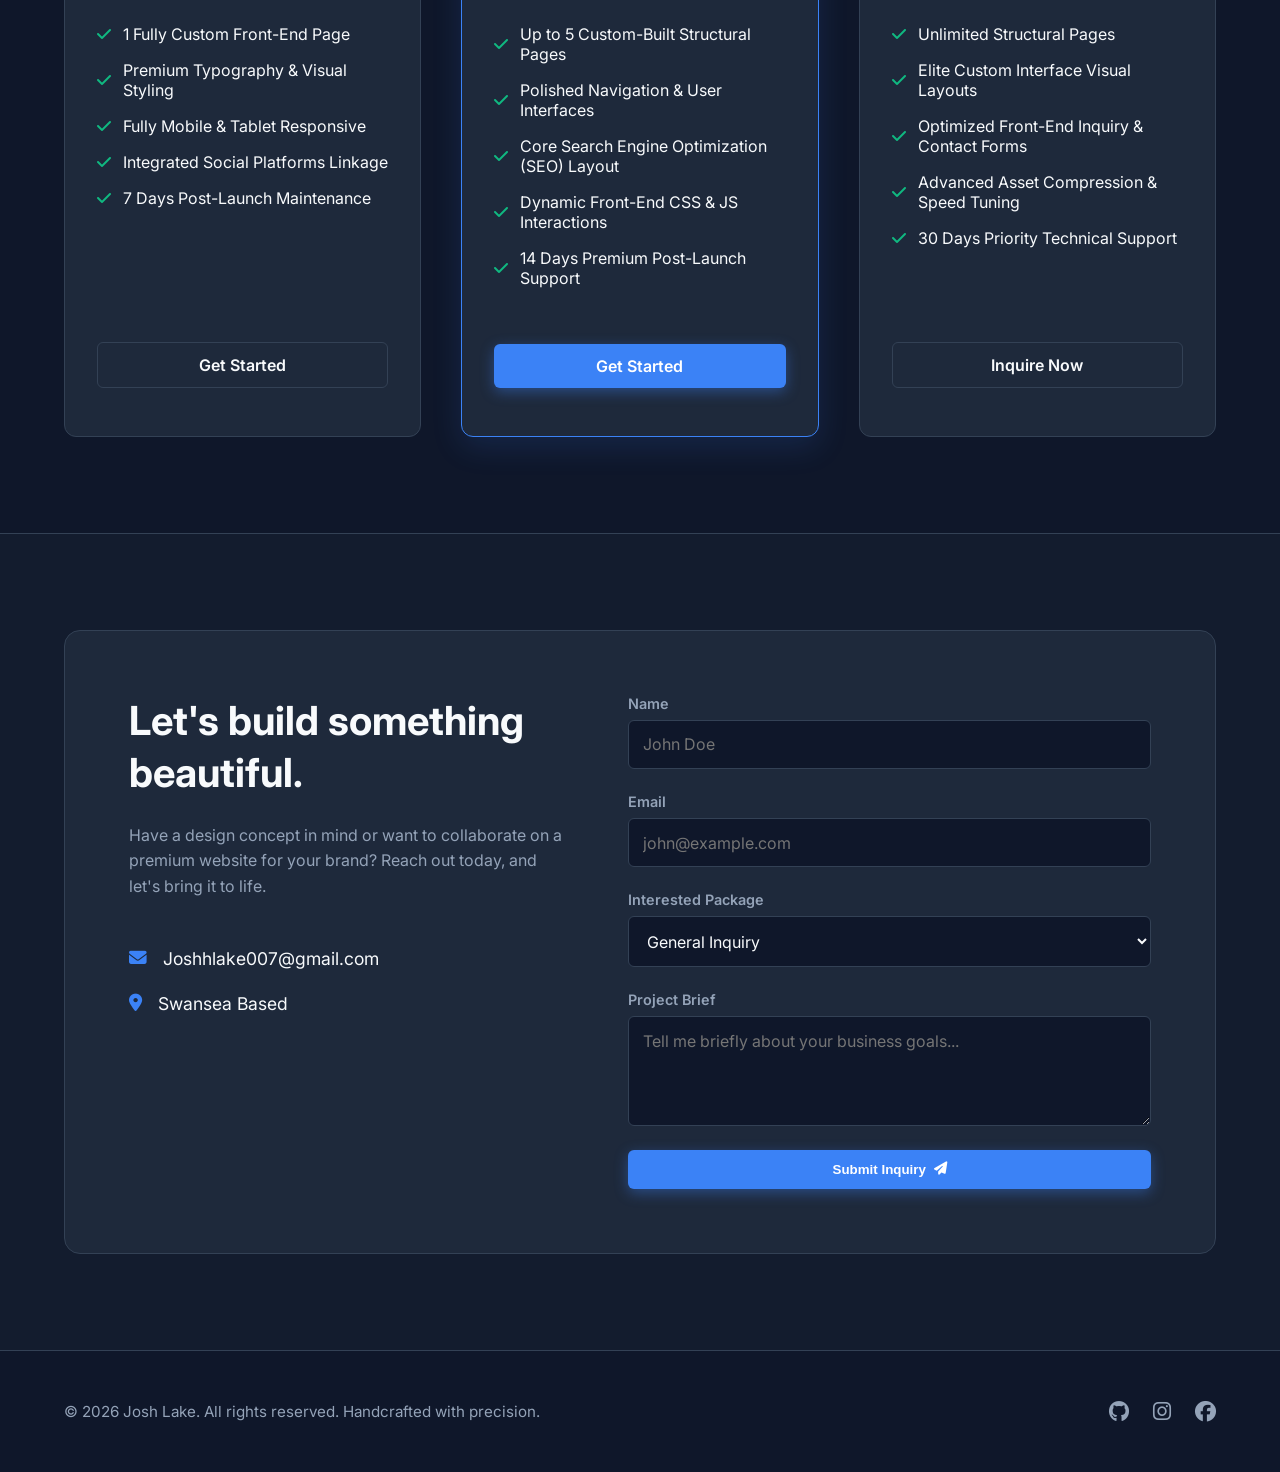
==== commit e49e5eb1: "Fix HTML encoding issues in index.html" ====
--- a/index.html
+++ b/index.html
@@ -216,7 +216,7 @@
 
     <footer class="footer">
         <div class="container footer-content">
-            <p>&copy; 2026 DevStudio. All rights reserved. Handcrafted with precision.</p>
+            <p>&copy; 2026 Josh Lake. All rights reserved. Handcrafted with precision.</p>
             <div class="social-links">
                 <a href="#" aria-label="GitHub"><i class="fab fa-github"></i></a>
                 <a href="#" aria-label="Instagram"><i class="fab fa-instagram"></i></a>
